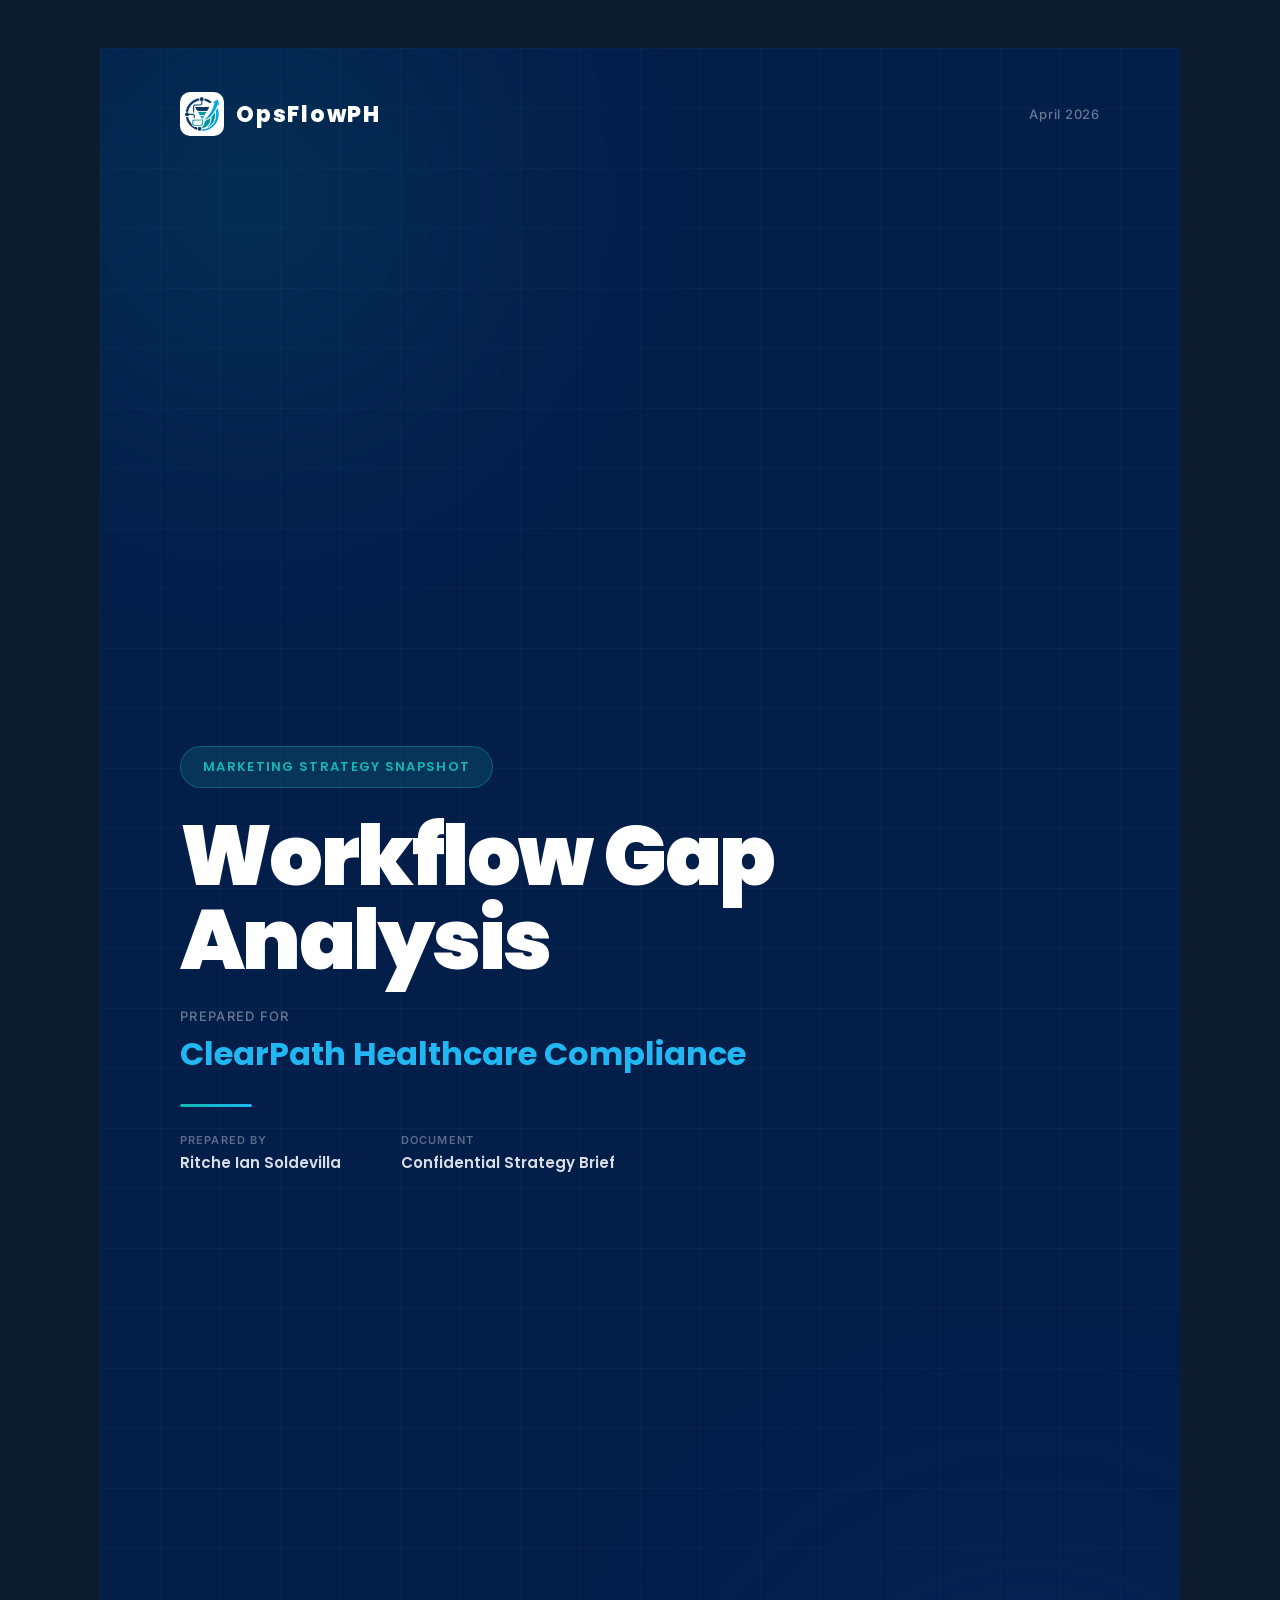
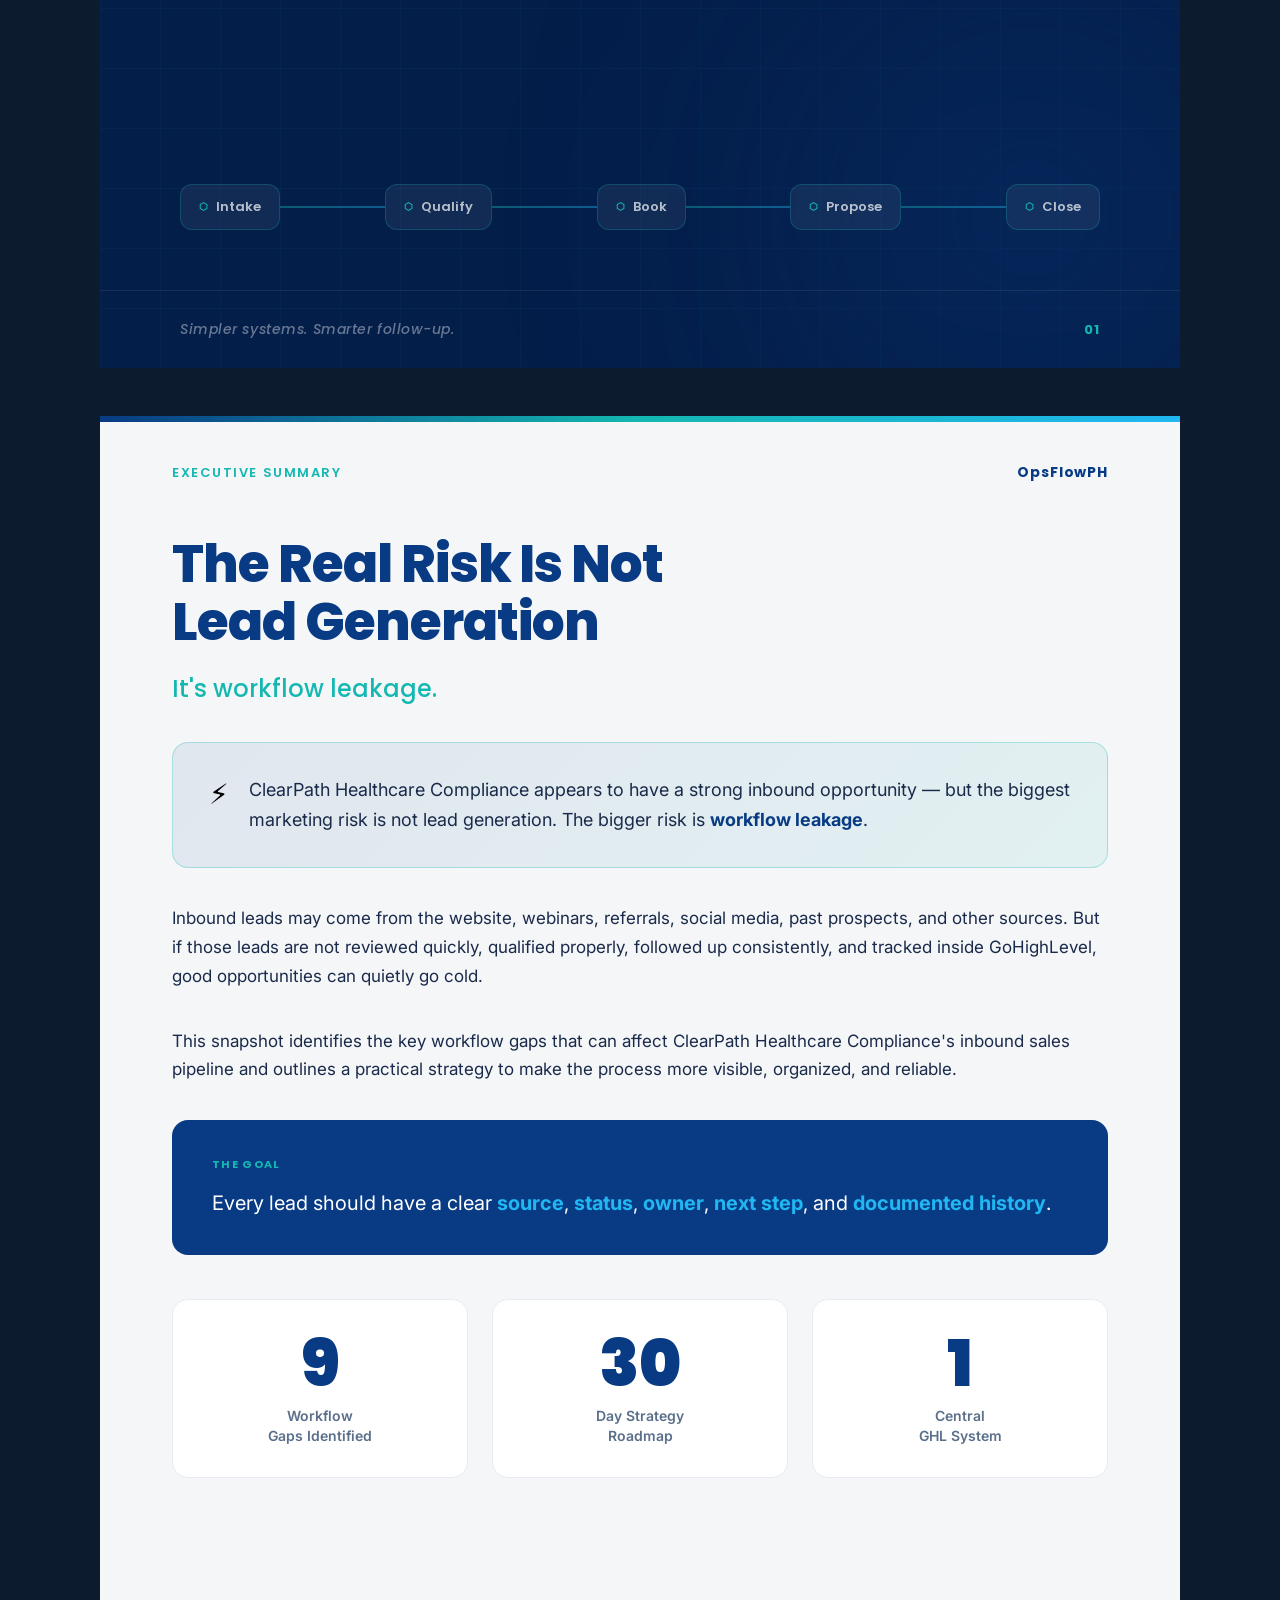
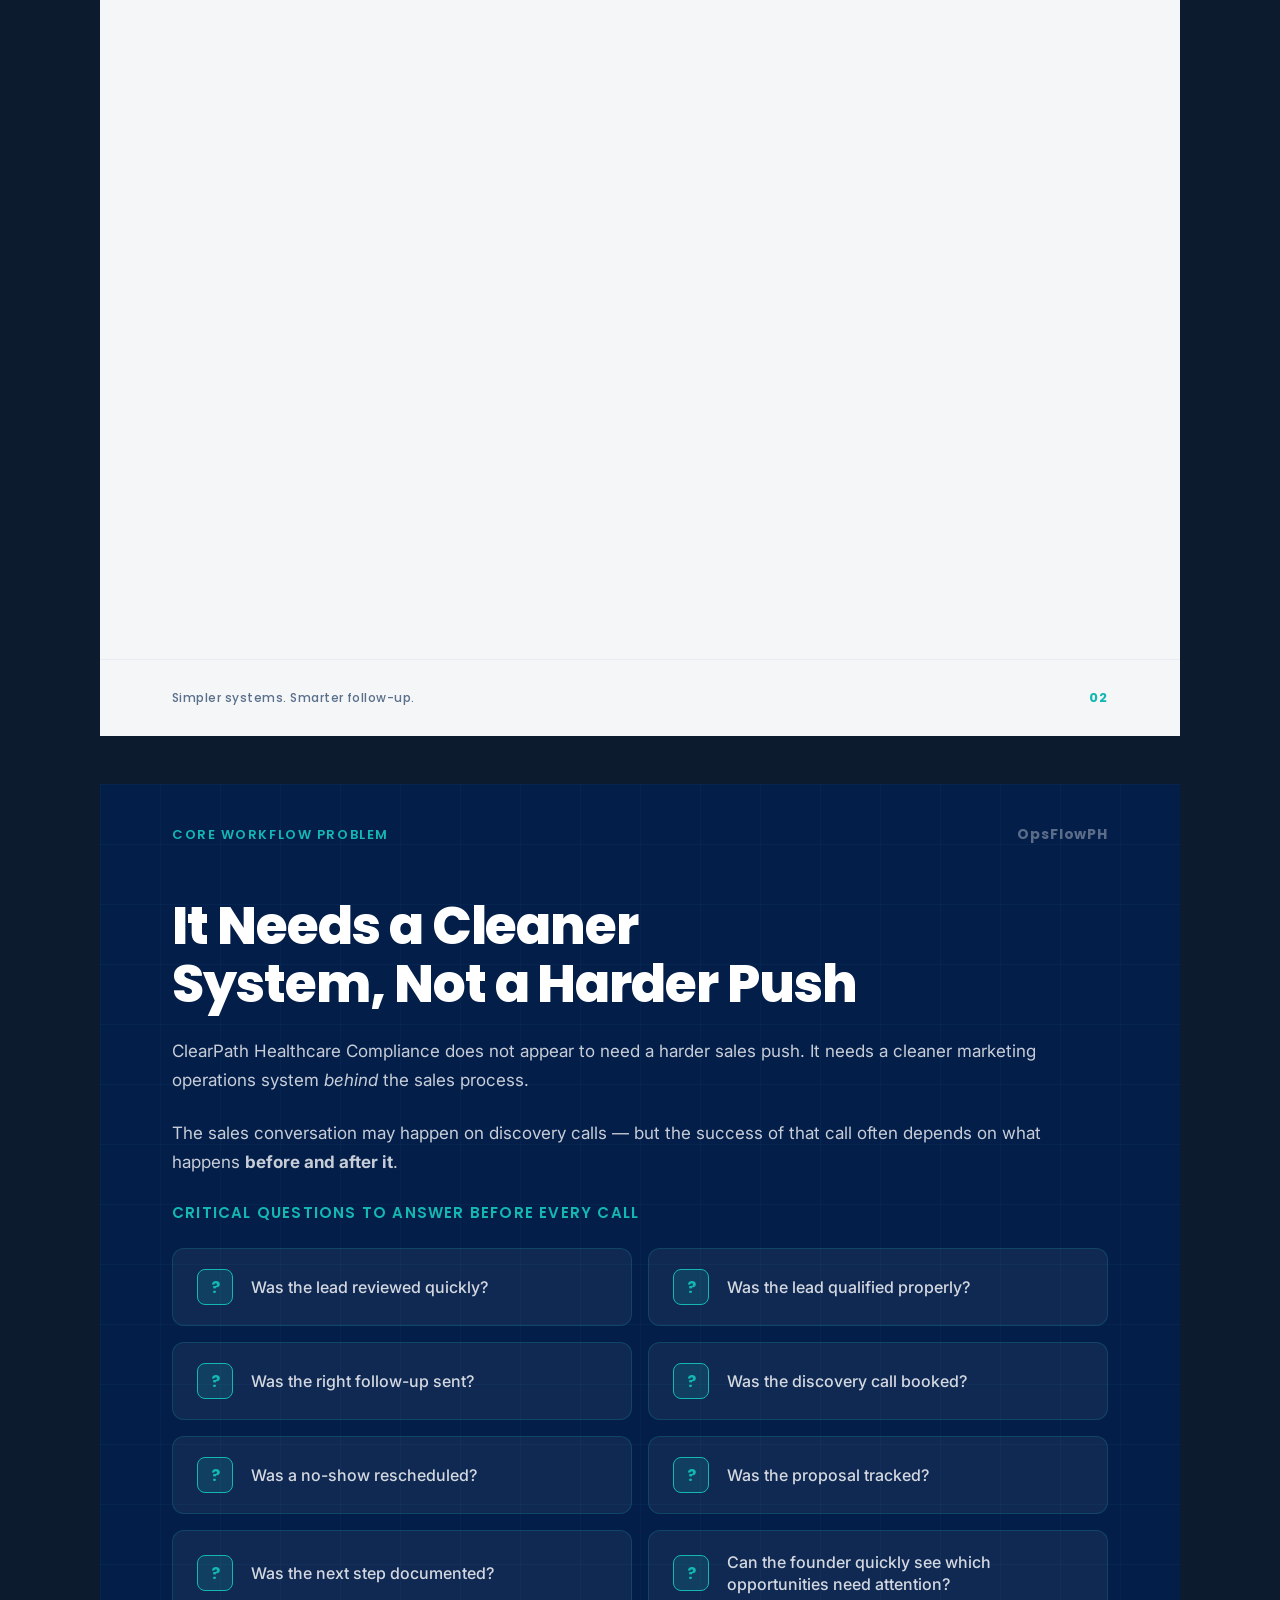
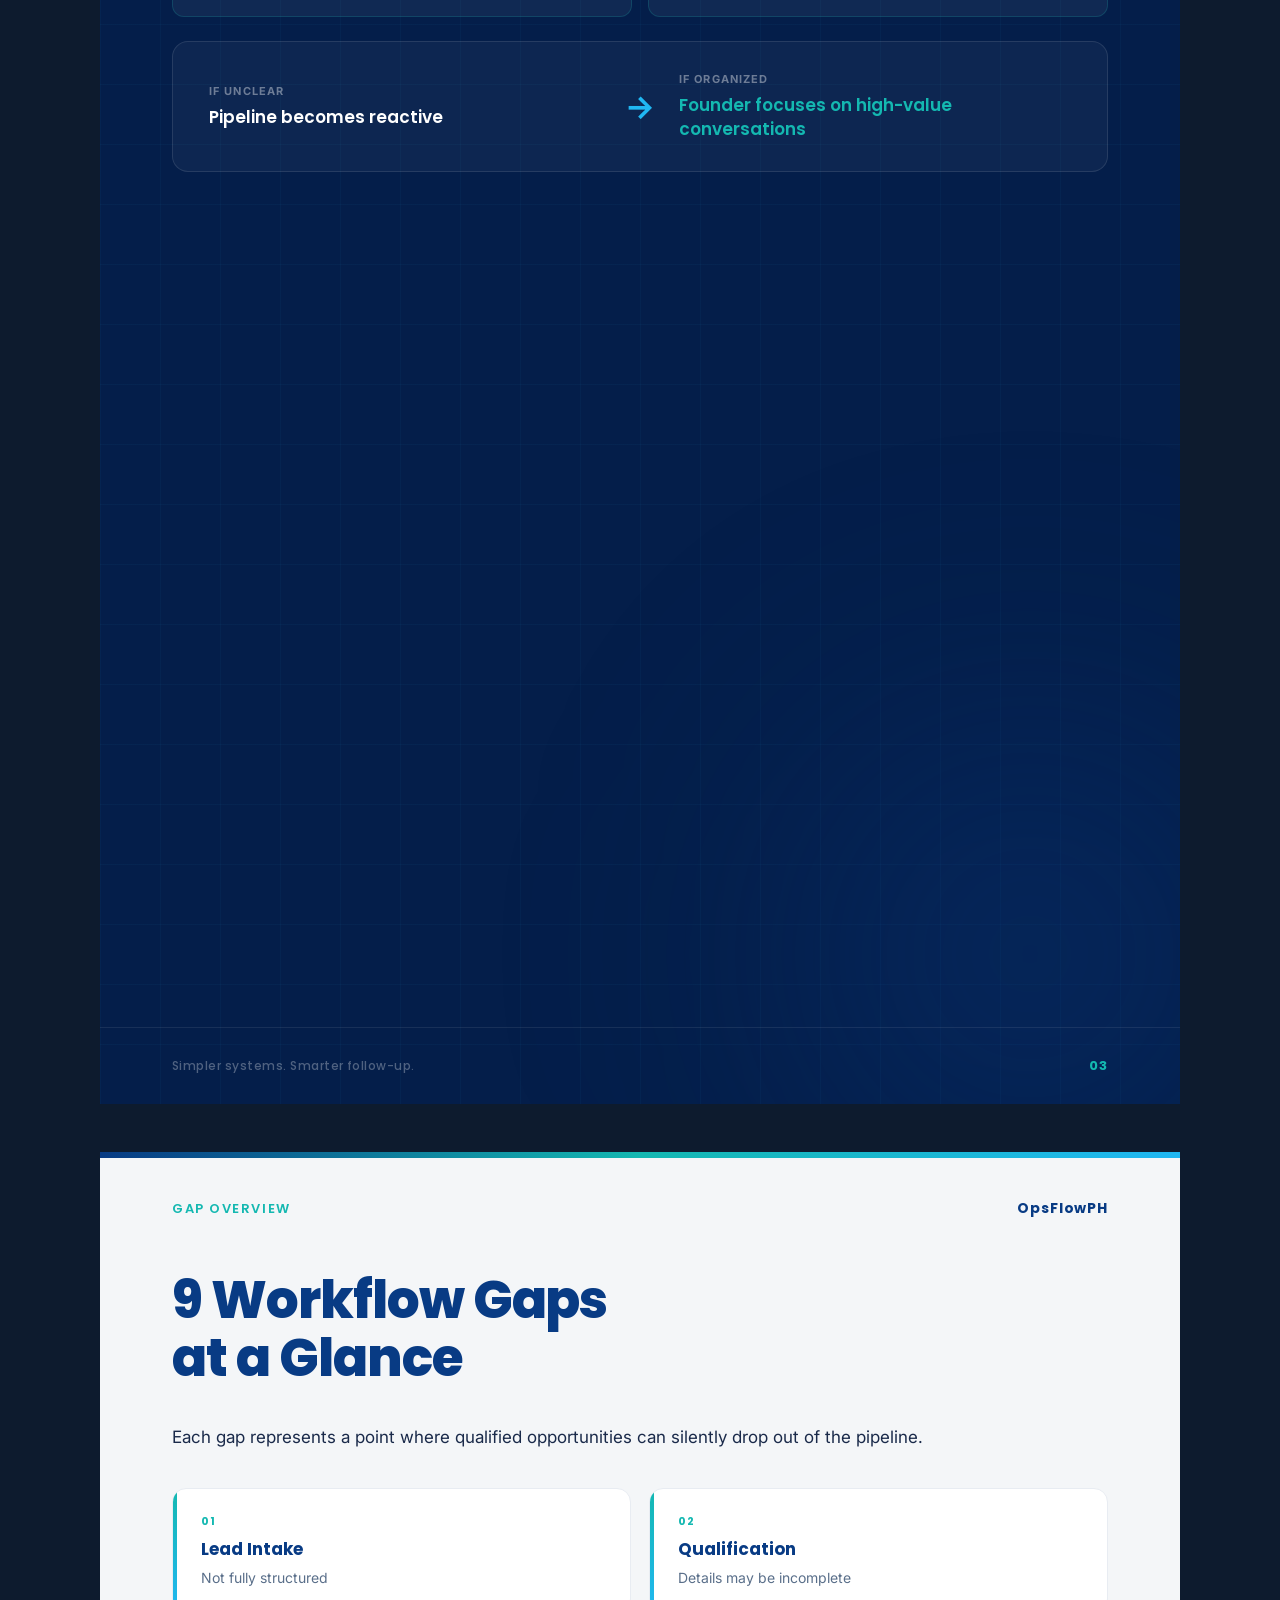
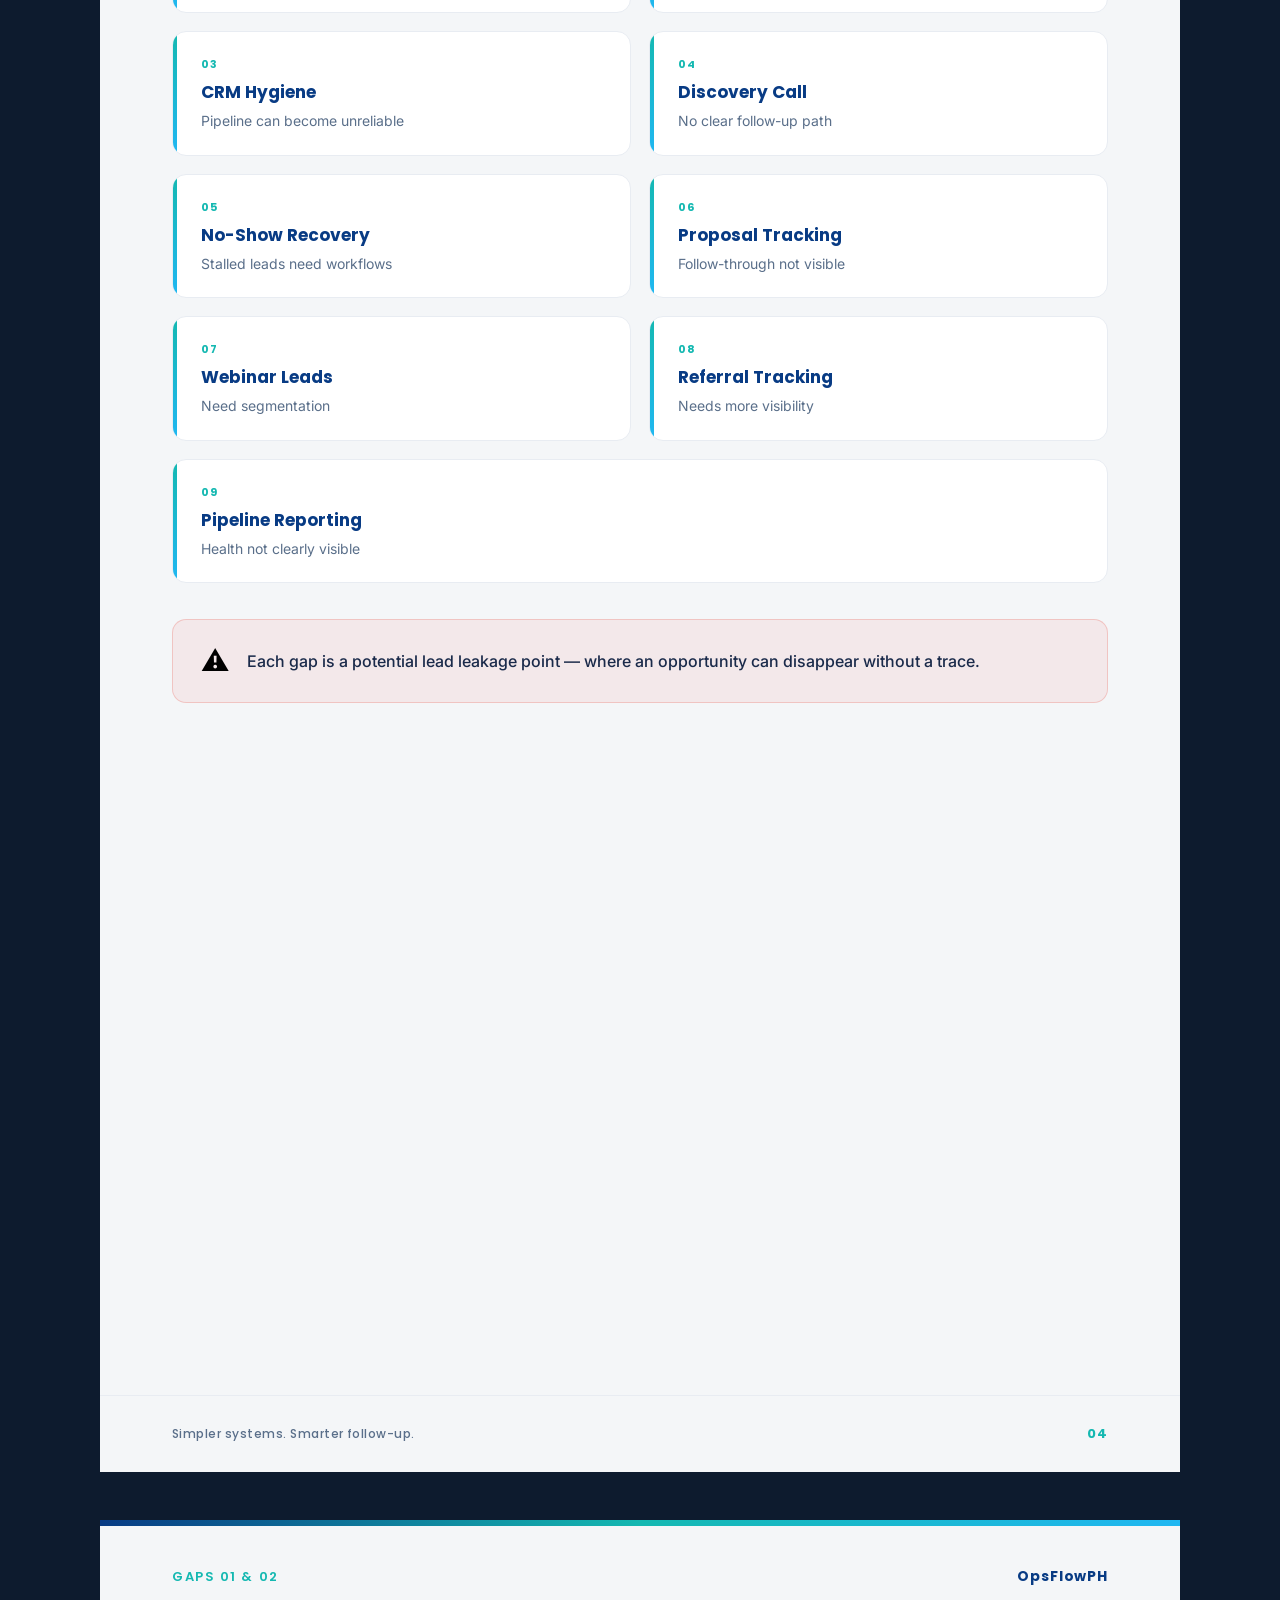
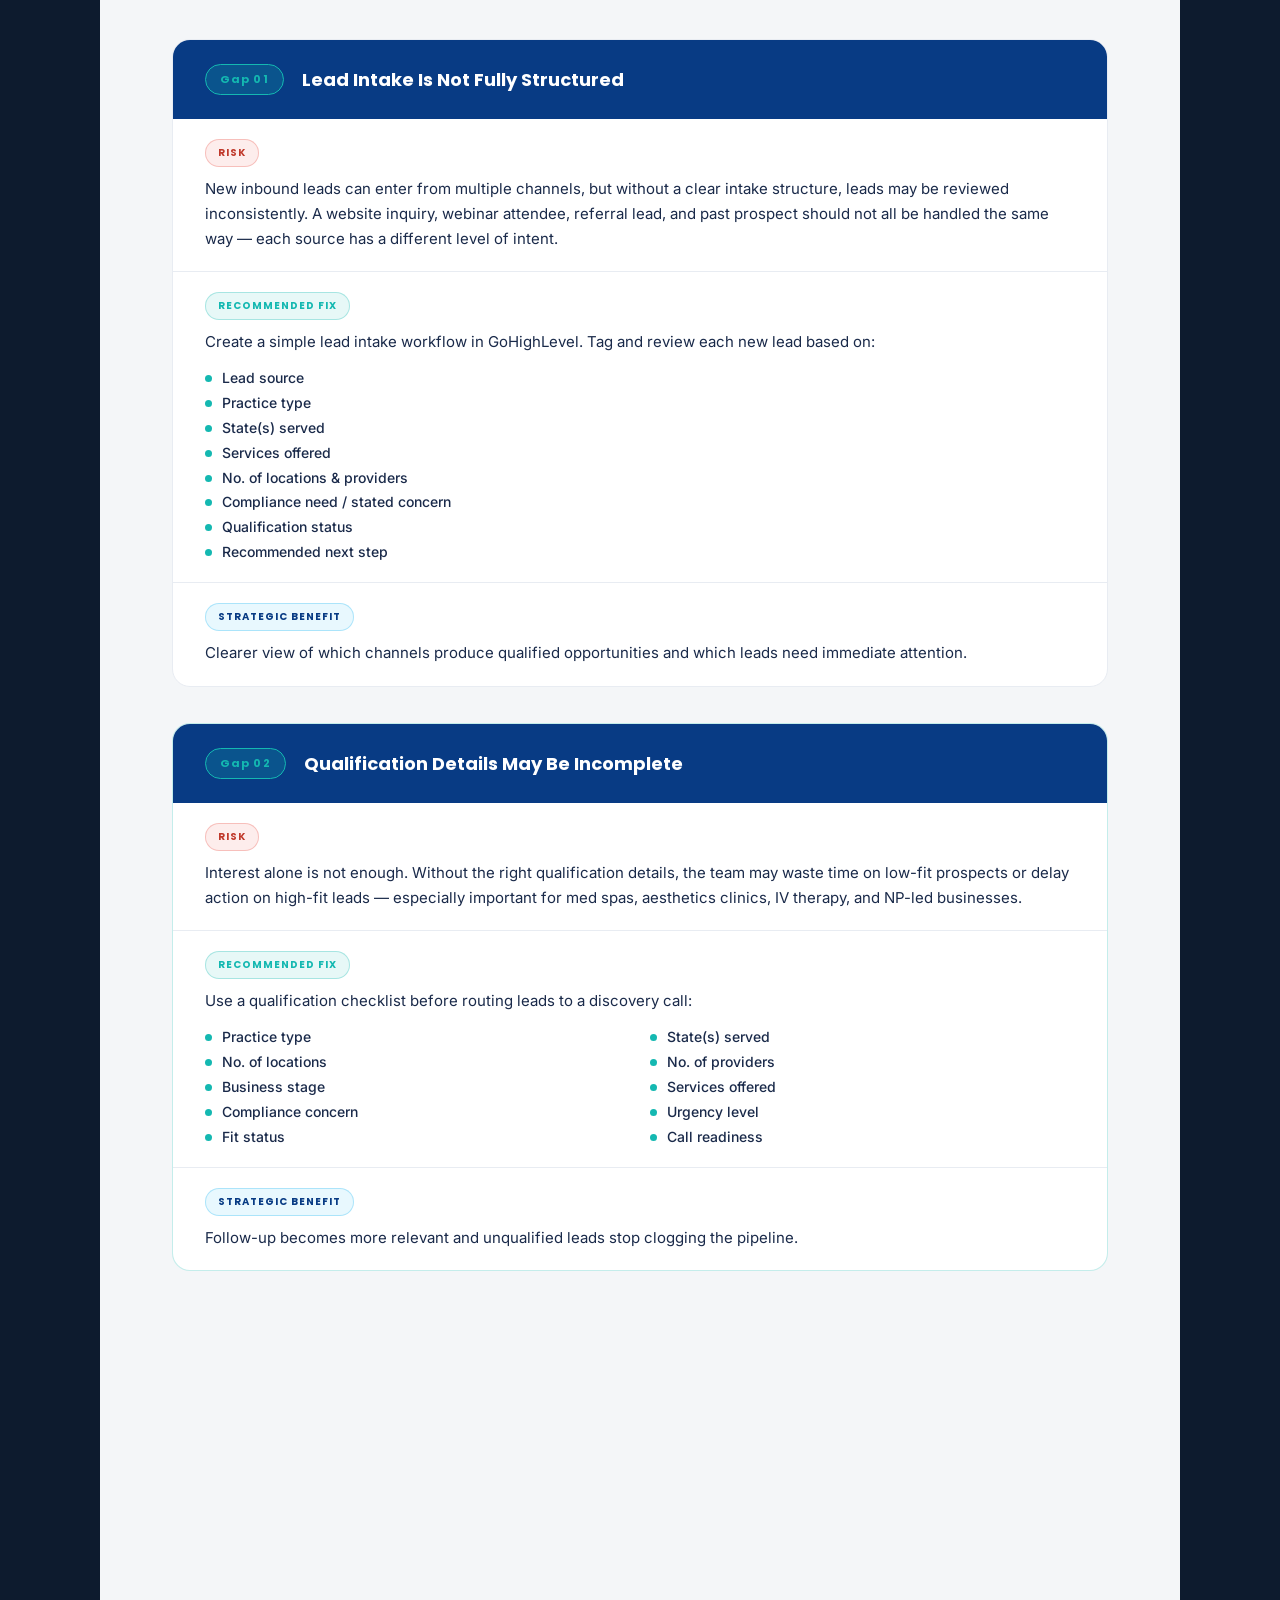
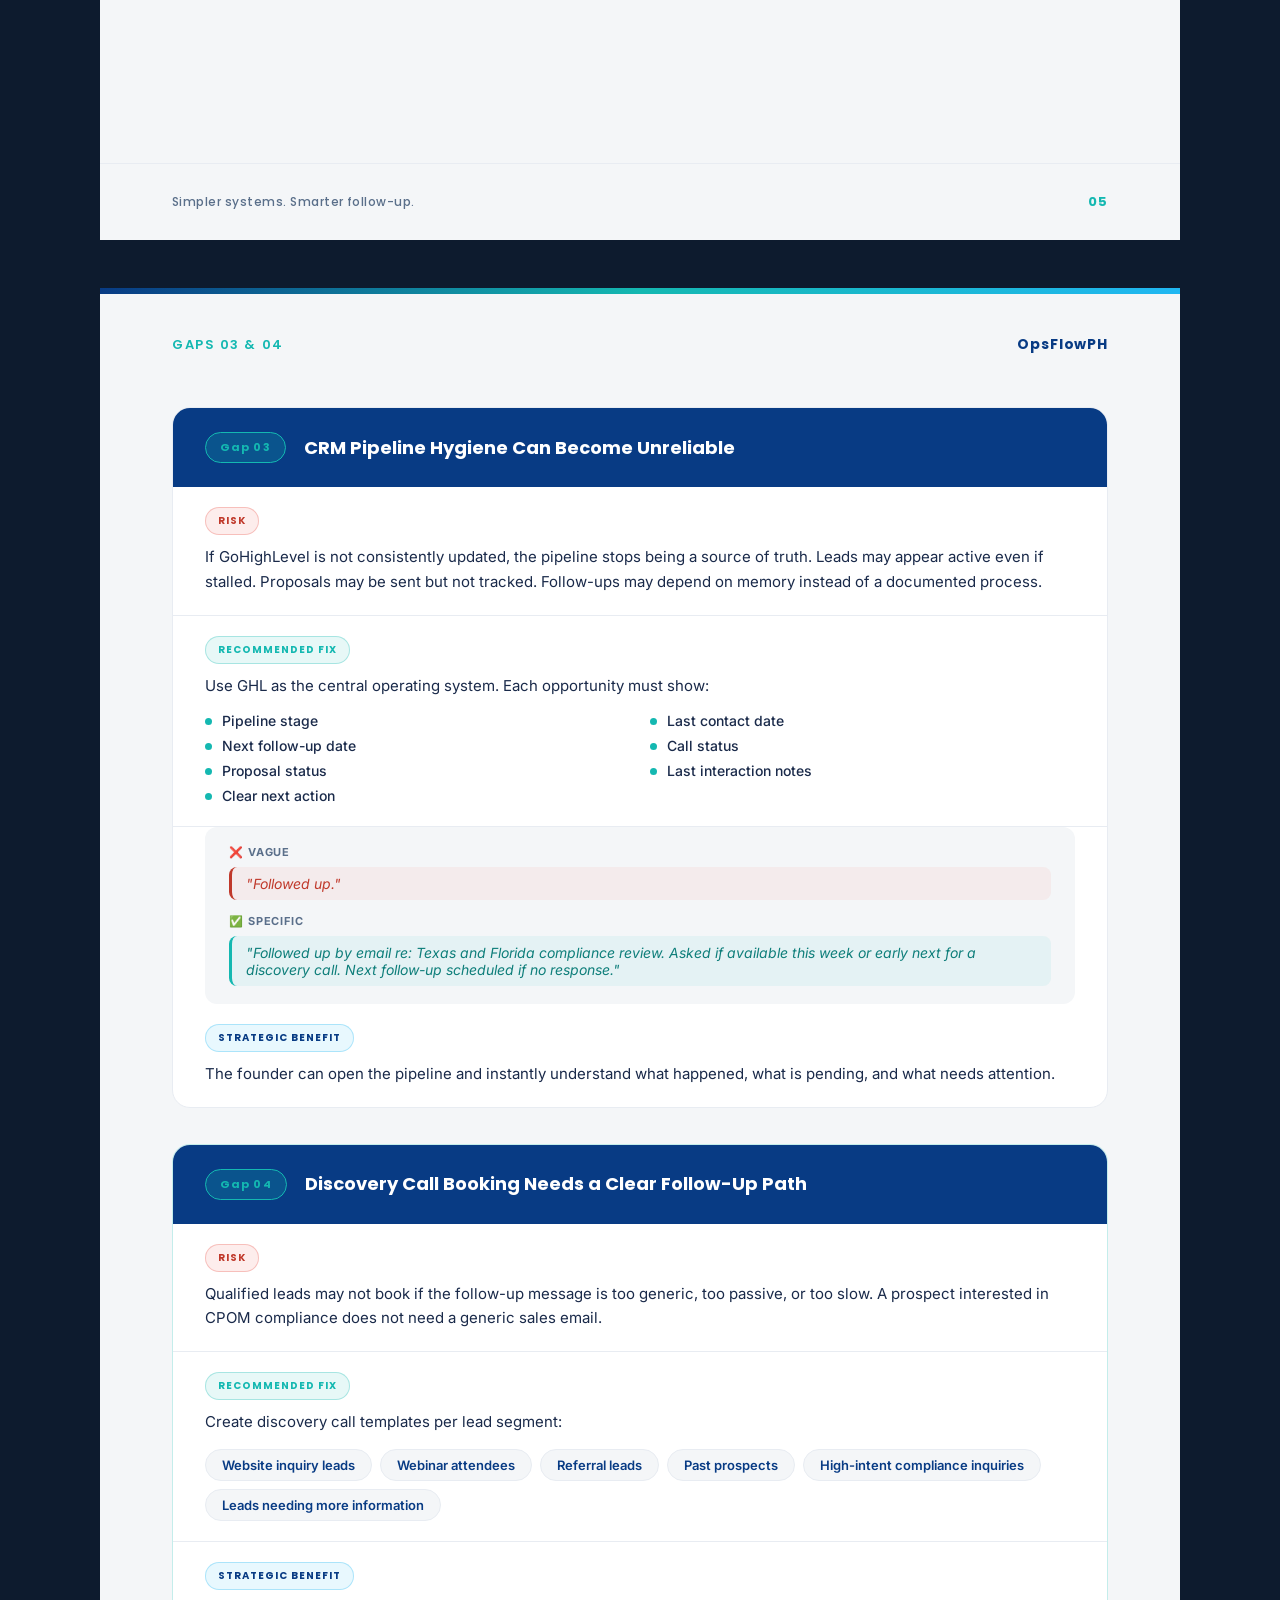
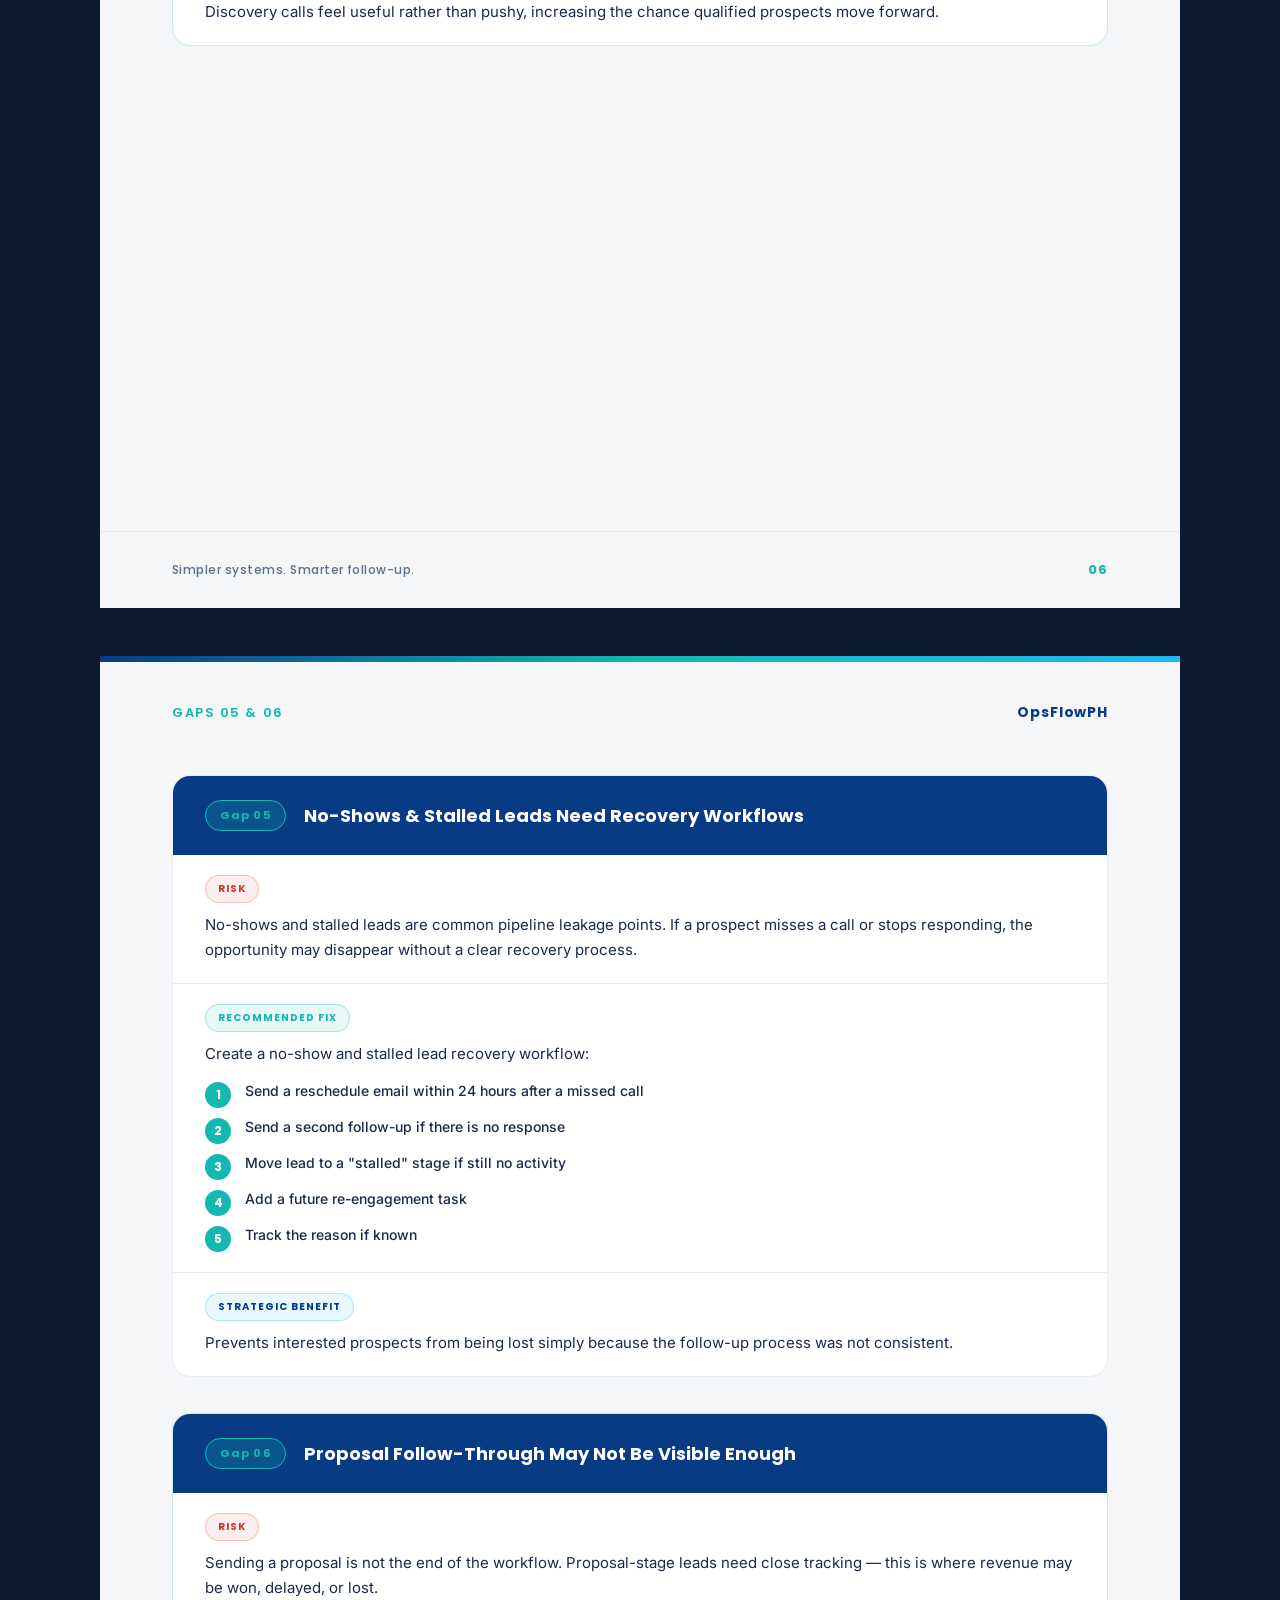
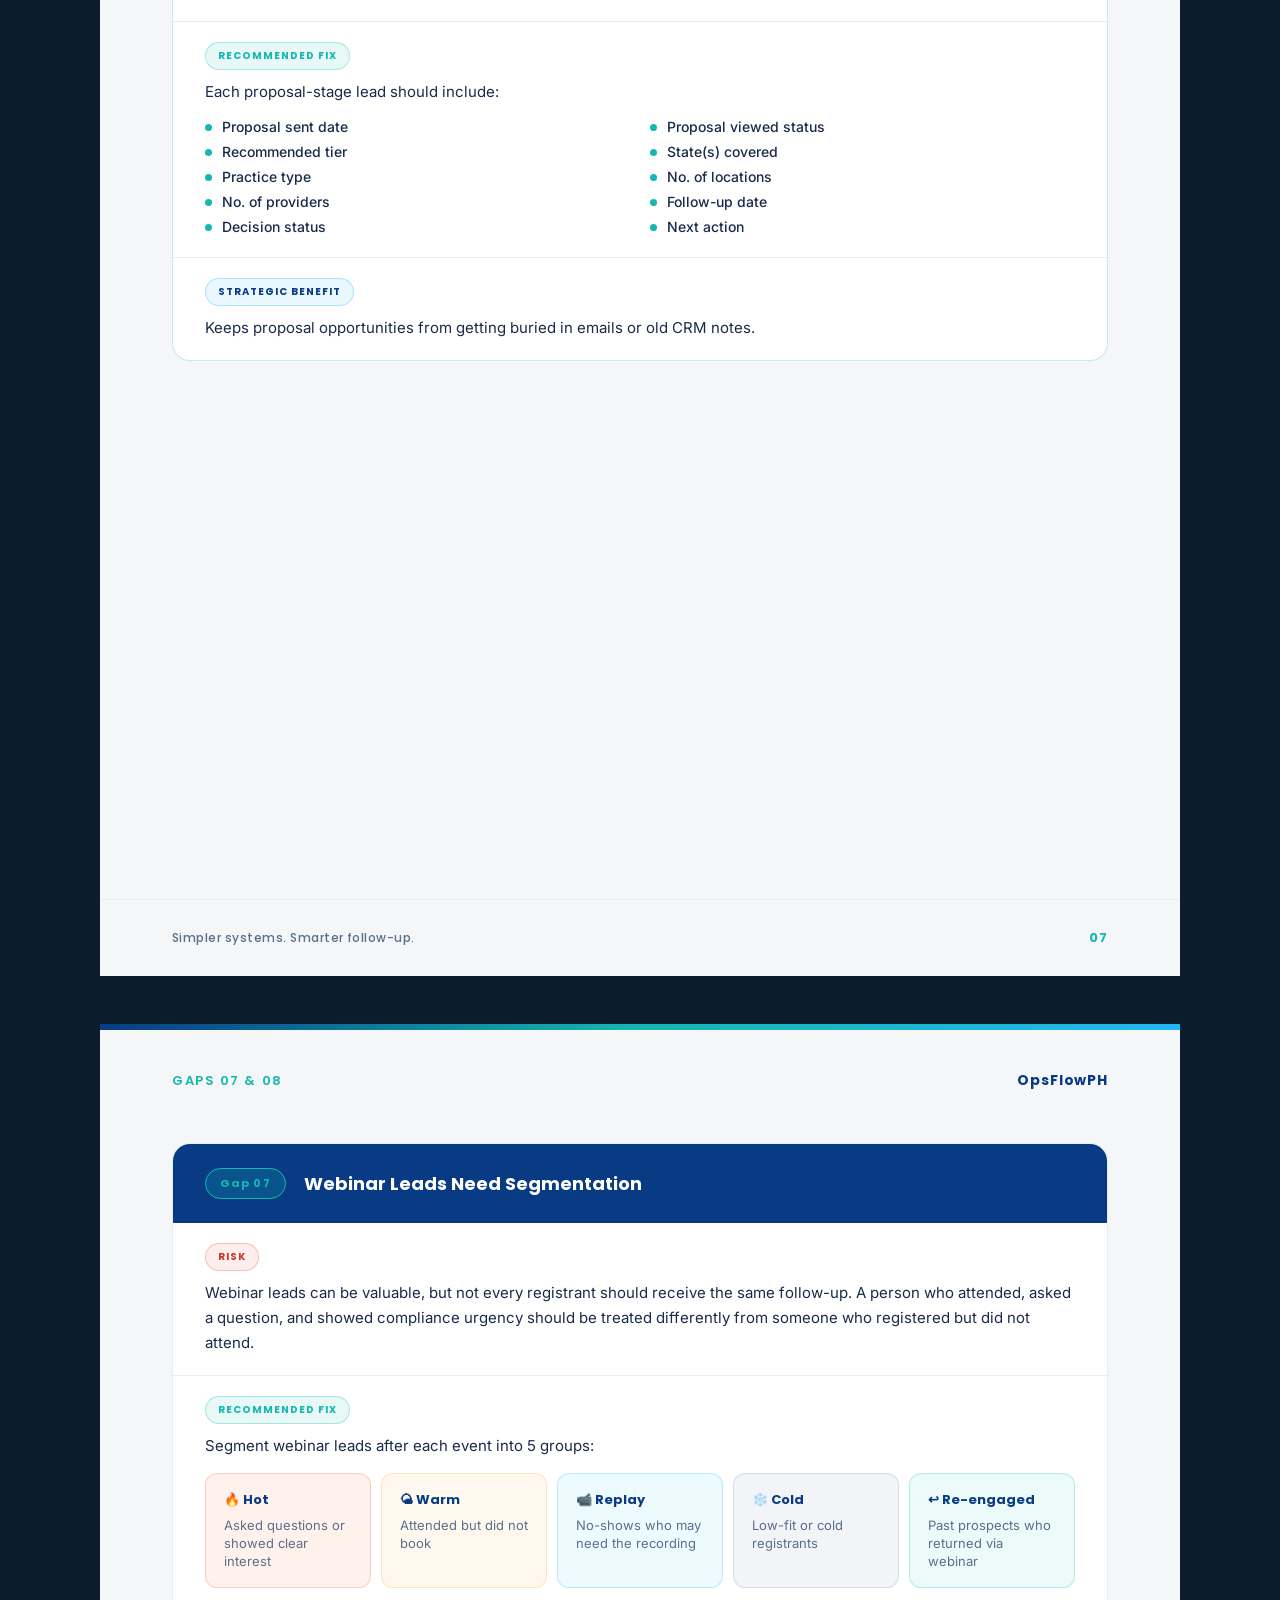
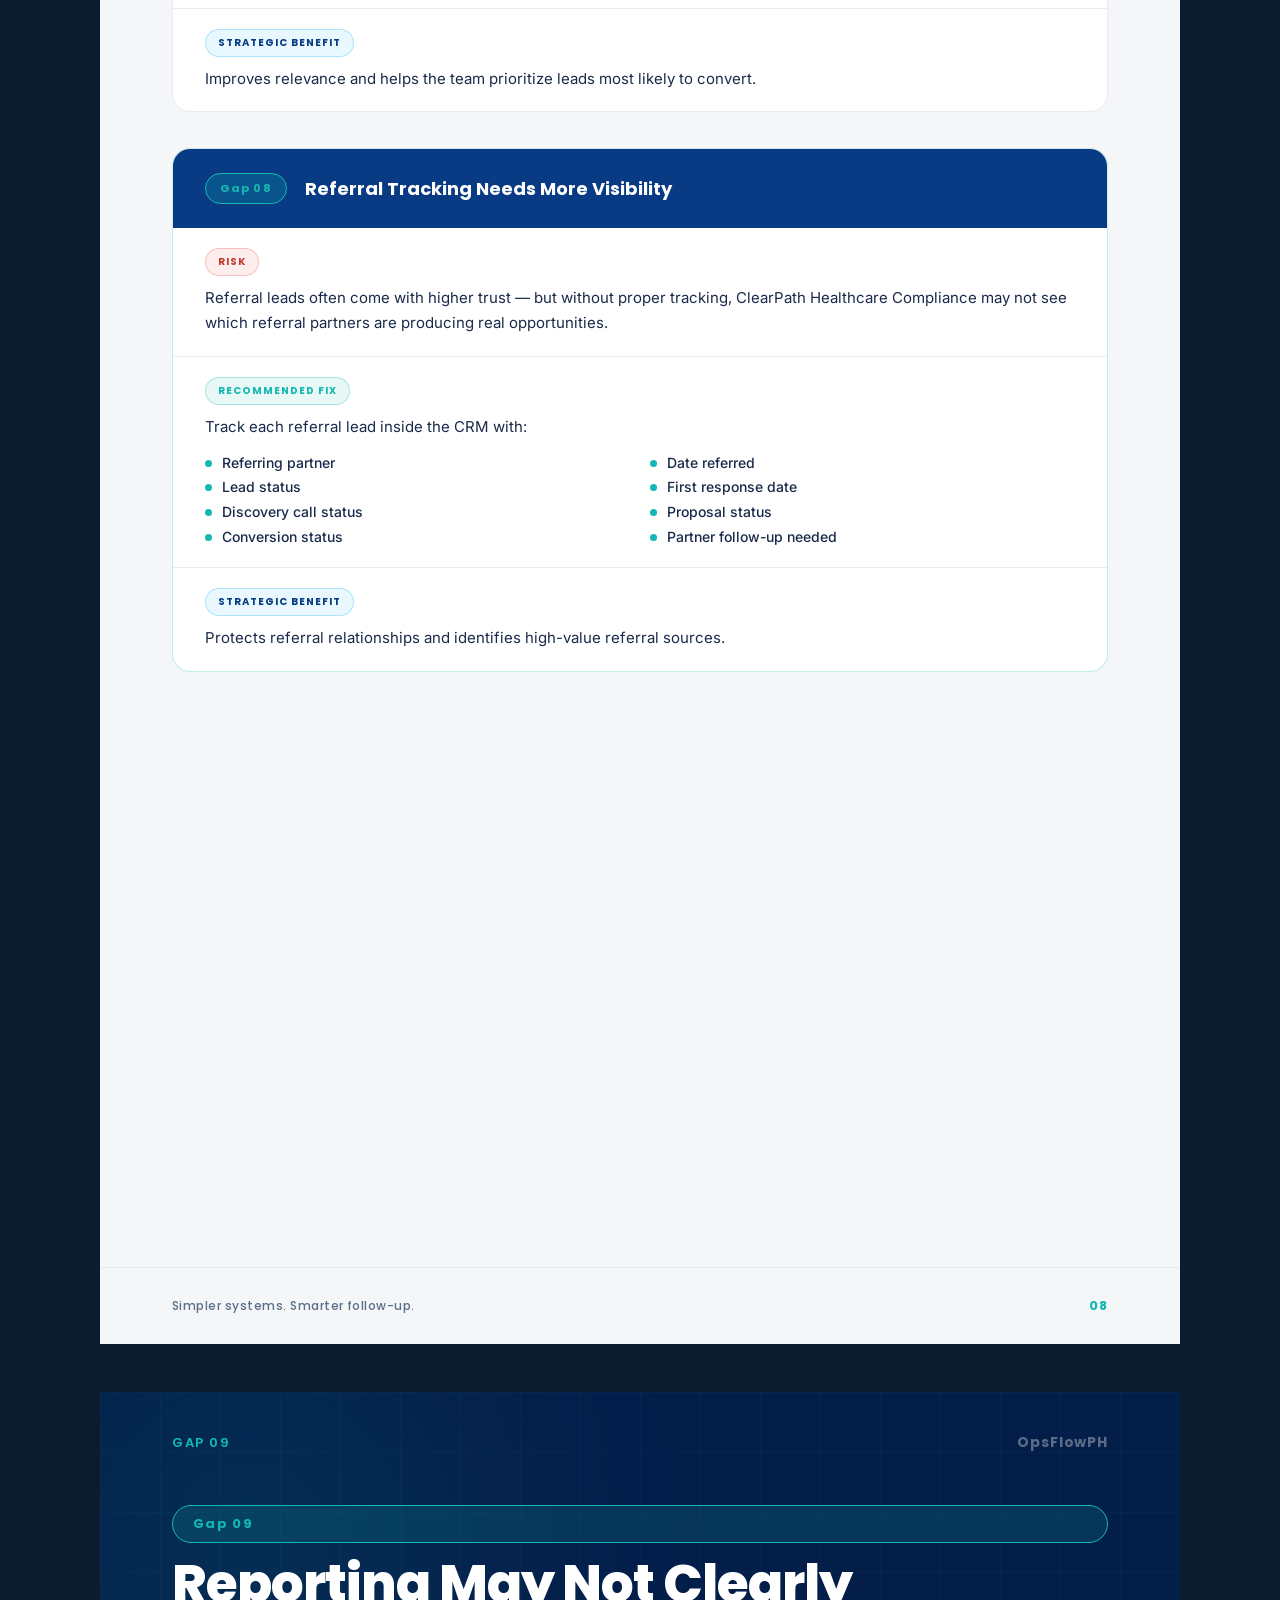
==== docs/ClearPath-Healthcare-Compliance-Workflow-Gap-Analysis.html @ a4bc5575 "Add Workflow Gap Analysis doc and asset download protection - Replace g2a gallery image with ClearPa" ====
<!DOCTYPE html>
<html lang="en">
<head>
<meta charset="UTF-8">
<meta name="viewport" content="width=device-width, initial-scale=1.0">
<title>Marketing Strategy Snapshot — Workflow Gap Analysis | OpsFlowPH</title>
<link href="https://fonts.googleapis.com/css2?family=Poppins:wght@300;400;500;600;700;800;900&family=Inter:wght@300;400;500;600;700&display=swap" rel="stylesheet">
<link rel="stylesheet" href="ClearPath-Healthcare-Compliance-Workflow-Gap-Analysis.css">
</head>
<body>

<!-- ============================================================
     PAGE 01 — COVER
     ============================================================ -->
<div class="strategy-page page-dark" id="page-01">
  <!-- Background texture -->
  <div class="bg-grid"></div>
  <div class="bg-glow bg-glow-tl"></div>
  <div class="bg-glow bg-glow-br"></div>

  <!-- Top bar -->
  <div class="cover-topbar">
    <div class="cover-logo-wrap">
      <img src="opsflowph-icon.png" alt="OpsFlowPH" class="cover-logo-icon">
      <span class="wordmark">OpsFlowPH</span>
    </div>
    <div class="cover-date">April 2026</div>
  </div>

  <!-- Center content -->
  <div class="cover-center">
    <div class="cover-label-pill">Marketing Strategy Snapshot</div>
    <h1 class="cover-title">Workflow Gap<br>Analysis</h1>
    <div class="cover-client-block">
      <div class="cover-client-label">Prepared for</div>
      <div class="cover-client-name">ClearPath Healthcare Compliance</div>
    </div>
    <div class="cover-divider"></div>
    <div class="cover-meta">
      <div class="cover-meta-item">
        <span class="cover-meta-label">Prepared by</span>
        <span class="cover-meta-value">Ritche Ian Soldevilla</span>
      </div>
      <div class="cover-meta-item">
        <span class="cover-meta-label">Document</span>
        <span class="cover-meta-value">Confidential Strategy Brief</span>
      </div>
    </div>
  </div>

  <!-- Workflow nodes decoration -->
  <div class="cover-nodes">
    <div class="node node-1"><span class="node-icon">⬡</span>Intake</div>
    <div class="node-line"></div>
    <div class="node node-2"><span class="node-icon">⬡</span>Qualify</div>
    <div class="node-line"></div>
    <div class="node node-3"><span class="node-icon">⬡</span>Book</div>
    <div class="node-line"></div>
    <div class="node node-4"><span class="node-icon">⬡</span>Propose</div>
    <div class="node-line"></div>
    <div class="node node-5"><span class="node-icon">⬡</span>Close</div>
  </div>

  <!-- Bottom bar -->
  <div class="cover-footer">
    <div class="tagline">Simpler systems. Smarter follow-up.</div>
    <div class="page-num">01</div>
  </div>
</div>


<!-- ============================================================
     PAGE 02 — EXECUTIVE SUMMARY
     ============================================================ -->
<div class="strategy-page page-light" id="page-02">
  <div class="page-accent-bar"></div>

  <div class="page-header">
    <div class="page-section-label">Executive Summary</div>
    <div class="wordmark-small">OpsFlowPH</div>
  </div>

  <div class="page-content">

    <h2 class="section-title">The Real Risk Is Not<br>Lead Generation</h2>
    <p class="section-subtitle">It's workflow leakage.</p>

    <div class="exec-highlight-card">
      <div class="exec-highlight-icon">⚡</div>
      <p>ClearPath Healthcare Compliance appears to have a strong inbound opportunity — but the biggest marketing risk is not lead generation. The bigger risk is <strong>workflow leakage</strong>.</p>
    </div>

    <p class="body-text">Inbound leads may come from the website, webinars, referrals, social media, past prospects, and other sources. But if those leads are not reviewed quickly, qualified properly, followed up consistently, and tracked inside GoHighLevel, good opportunities can quietly go cold.</p>

    <p class="body-text">This snapshot identifies the key workflow gaps that can affect ClearPath Healthcare Compliance's inbound sales pipeline and outlines a practical strategy to make the process more visible, organized, and reliable.</p>

    <div class="goal-callout">
      <div class="goal-callout-label">The Goal</div>
      <p class="goal-callout-text">Every lead should have a clear <strong>source</strong>, <strong>status</strong>, <strong>owner</strong>, <strong>next step</strong>, and <strong>documented history</strong>.</p>
    </div>

    <div class="stat-row">
      <div class="stat-card">
        <div class="stat-num">9</div>
        <div class="stat-label">Workflow<br>Gaps Identified</div>
      </div>
      <div class="stat-card">
        <div class="stat-num">30</div>
        <div class="stat-label">Day Strategy<br>Roadmap</div>
      </div>
      <div class="stat-card">
        <div class="stat-num">1</div>
        <div class="stat-label">Central<br>GHL System</div>
      </div>
    </div>

  </div>

  <div class="page-footer">
    <div class="tagline-small">Simpler systems. Smarter follow-up.</div>
    <div class="page-num">02</div>
  </div>
</div>


<!-- ============================================================
     PAGE 03 — CORE WORKFLOW PROBLEM
     ============================================================ -->
<div class="strategy-page page-dark" id="page-03">
  <div class="bg-grid"></div>
  <div class="bg-glow bg-glow-br"></div>

  <div class="page-header page-header-dark">
    <div class="page-section-label-dark">Core Workflow Problem</div>
    <div class="wordmark-small-dark">OpsFlowPH</div>
  </div>

  <div class="page-content">

    <h2 class="section-title-dark">It Needs a Cleaner<br>System, Not a Harder Push</h2>

    <p class="body-text-dark">ClearPath Healthcare Compliance does not appear to need a harder sales push. It needs a cleaner marketing operations system <em>behind</em> the sales process.</p>

    <p class="body-text-dark">The sales conversation may happen on discovery calls — but the success of that call often depends on what happens <strong>before and after it</strong>.</p>

    <div class="checklist-heading">Critical Questions to Answer Before Every Call</div>

    <div class="diagnostic-grid">
      <div class="diagnostic-item">
        <div class="diag-check">?</div>
        <div class="diag-text">Was the lead reviewed quickly?</div>
      </div>
      <div class="diagnostic-item">
        <div class="diag-check">?</div>
        <div class="diag-text">Was the lead qualified properly?</div>
      </div>
      <div class="diagnostic-item">
        <div class="diag-check">?</div>
        <div class="diag-text">Was the right follow-up sent?</div>
      </div>
      <div class="diagnostic-item">
        <div class="diag-check">?</div>
        <div class="diag-text">Was the discovery call booked?</div>
      </div>
      <div class="diagnostic-item">
        <div class="diag-check">?</div>
        <div class="diag-text">Was a no-show rescheduled?</div>
      </div>
      <div class="diagnostic-item">
        <div class="diag-check">?</div>
        <div class="diag-text">Was the proposal tracked?</div>
      </div>
      <div class="diagnostic-item">
        <div class="diag-check">?</div>
        <div class="diag-text">Was the next step documented?</div>
      </div>
      <div class="diagnostic-item">
        <div class="diag-check">?</div>
        <div class="diag-text">Can the founder quickly see which opportunities need attention?</div>
      </div>
    </div>

    <div class="insight-banner">
      <div class="insight-banner-left">
        <div class="insight-label">If Unclear</div>
        <div class="insight-val">Pipeline becomes reactive</div>
      </div>
      <div class="insight-arrow">→</div>
      <div class="insight-banner-right">
        <div class="insight-label">If Organized</div>
        <div class="insight-val">Founder focuses on high-value conversations</div>
      </div>
    </div>

  </div>

  <div class="page-footer-dark">
    <div class="tagline-small-dark">Simpler systems. Smarter follow-up.</div>
    <div class="page-num-dark">03</div>
  </div>
</div>


<!-- ============================================================
     PAGE 04 — GAP OVERVIEW
     ============================================================ -->
<div class="strategy-page page-light" id="page-04">
  <div class="page-accent-bar"></div>

  <div class="page-header">
    <div class="page-section-label">Gap Overview</div>
    <div class="wordmark-small">OpsFlowPH</div>
  </div>

  <div class="page-content">
    <h2 class="section-title">9 Workflow Gaps<br>at a Glance</h2>
    <p class="body-text">Each gap represents a point where qualified opportunities can silently drop out of the pipeline.</p>

    <div class="gap-overview-grid">
      <div class="gap-pill">
        <div class="gap-num">01</div>
        <div class="gap-title">Lead Intake</div>
        <div class="gap-desc">Not fully structured</div>
      </div>
      <div class="gap-pill">
        <div class="gap-num">02</div>
        <div class="gap-title">Qualification</div>
        <div class="gap-desc">Details may be incomplete</div>
      </div>
      <div class="gap-pill">
        <div class="gap-num">03</div>
        <div class="gap-title">CRM Hygiene</div>
        <div class="gap-desc">Pipeline can become unreliable</div>
      </div>
      <div class="gap-pill">
        <div class="gap-num">04</div>
        <div class="gap-title">Discovery Call</div>
        <div class="gap-desc">No clear follow-up path</div>
      </div>
      <div class="gap-pill">
        <div class="gap-num">05</div>
        <div class="gap-title">No-Show Recovery</div>
        <div class="gap-desc">Stalled leads need workflows</div>
      </div>
      <div class="gap-pill">
        <div class="gap-num">06</div>
        <div class="gap-title">Proposal Tracking</div>
        <div class="gap-desc">Follow-through not visible</div>
      </div>
      <div class="gap-pill">
        <div class="gap-num">07</div>
        <div class="gap-title">Webinar Leads</div>
        <div class="gap-desc">Need segmentation</div>
      </div>
      <div class="gap-pill">
        <div class="gap-num">08</div>
        <div class="gap-title">Referral Tracking</div>
        <div class="gap-desc">Needs more visibility</div>
      </div>
      <div class="gap-pill gap-pill-full">
        <div class="gap-num">09</div>
        <div class="gap-title">Pipeline Reporting</div>
        <div class="gap-desc">Health not clearly visible</div>
      </div>
    </div>

    <div class="leakage-note">
      <div class="leakage-icon">⚠</div>
      <div class="leakage-text">Each gap is a potential lead leakage point — where an opportunity can disappear without a trace.</div>
    </div>

  </div>

  <div class="page-footer">
    <div class="tagline-small">Simpler systems. Smarter follow-up.</div>
    <div class="page-num">04</div>
  </div>
</div>


<!-- ============================================================
     PAGE 05 — GAP 1 & GAP 2
     ============================================================ -->
<div class="strategy-page page-light" id="page-05">
  <div class="page-accent-bar"></div>

  <div class="page-header">
    <div class="page-section-label">Gaps 01 &amp; 02</div>
    <div class="wordmark-small">OpsFlowPH</div>
  </div>

  <div class="page-content">

    <!-- GAP 1 -->
    <div class="gap-card">
      <div class="gap-card-header">
        <div class="gap-badge">Gap 01</div>
        <div class="gap-card-title">Lead Intake Is Not Fully Structured</div>
      </div>

      <div class="gap-section risk">
        <div class="gap-tag tag-risk">Risk</div>
        <p class="gap-body">New inbound leads can enter from multiple channels, but without a clear intake structure, leads may be reviewed inconsistently. A website inquiry, webinar attendee, referral lead, and past prospect should not all be handled the same way — each source has a different level of intent.</p>
      </div>

      <div class="gap-section fix">
        <div class="gap-tag tag-fix">Recommended Fix</div>
        <p class="gap-body">Create a simple lead intake workflow in GoHighLevel. Tag and review each new lead based on:</p>
        <div class="checklist-items">
          <div class="ci">Lead source</div>
          <div class="ci">Practice type</div>
          <div class="ci">State(s) served</div>
          <div class="ci">Services offered</div>
          <div class="ci">No. of locations &amp; providers</div>
          <div class="ci">Compliance need / stated concern</div>
          <div class="ci">Qualification status</div>
          <div class="ci">Recommended next step</div>
        </div>
      </div>

      <div class="gap-section benefit">
        <div class="gap-tag tag-benefit">Strategic Benefit</div>
        <p class="gap-body">Clearer view of which channels produce qualified opportunities and which leads need immediate attention.</p>
      </div>
    </div>

    <!-- GAP 2 -->
    <div class="gap-card gap-card-accent">
      <div class="gap-card-header">
        <div class="gap-badge">Gap 02</div>
        <div class="gap-card-title">Qualification Details May Be Incomplete</div>
      </div>

      <div class="gap-section risk">
        <div class="gap-tag tag-risk">Risk</div>
        <p class="gap-body">Interest alone is not enough. Without the right qualification details, the team may waste time on low-fit prospects or delay action on high-fit leads — especially important for med spas, aesthetics clinics, IV therapy, and NP-led businesses.</p>
      </div>

      <div class="gap-section fix">
        <div class="gap-tag tag-fix">Recommended Fix</div>
        <p class="gap-body">Use a qualification checklist before routing leads to a discovery call:</p>
        <div class="checklist-items checklist-two-col">
          <div class="ci">Practice type</div>
          <div class="ci">State(s) served</div>
          <div class="ci">No. of locations</div>
          <div class="ci">No. of providers</div>
          <div class="ci">Business stage</div>
          <div class="ci">Services offered</div>
          <div class="ci">Compliance concern</div>
          <div class="ci">Urgency level</div>
          <div class="ci">Fit status</div>
          <div class="ci">Call readiness</div>
        </div>
      </div>

      <div class="gap-section benefit">
        <div class="gap-tag tag-benefit">Strategic Benefit</div>
        <p class="gap-body">Follow-up becomes more relevant and unqualified leads stop clogging the pipeline.</p>
      </div>
    </div>

  </div>

  <div class="page-footer">
    <div class="tagline-small">Simpler systems. Smarter follow-up.</div>
    <div class="page-num">05</div>
  </div>
</div>


<!-- ============================================================
     PAGE 06 — GAP 3 & GAP 4
     ============================================================ -->
<div class="strategy-page page-light" id="page-06">
  <div class="page-accent-bar"></div>

  <div class="page-header">
    <div class="page-section-label">Gaps 03 &amp; 04</div>
    <div class="wordmark-small">OpsFlowPH</div>
  </div>

  <div class="page-content">

    <!-- GAP 3 -->
    <div class="gap-card">
      <div class="gap-card-header">
        <div class="gap-badge">Gap 03</div>
        <div class="gap-card-title">CRM Pipeline Hygiene Can Become Unreliable</div>
      </div>

      <div class="gap-section risk">
        <div class="gap-tag tag-risk">Risk</div>
        <p class="gap-body">If GoHighLevel is not consistently updated, the pipeline stops being a source of truth. Leads may appear active even if stalled. Proposals may be sent but not tracked. Follow-ups may depend on memory instead of a documented process.</p>
      </div>

      <div class="gap-section fix">
        <div class="gap-tag tag-fix">Recommended Fix</div>
        <p class="gap-body">Use GHL as the central operating system. Each opportunity must show:</p>
        <div class="checklist-items checklist-two-col">
          <div class="ci">Pipeline stage</div>
          <div class="ci">Last contact date</div>
          <div class="ci">Next follow-up date</div>
          <div class="ci">Call status</div>
          <div class="ci">Proposal status</div>
          <div class="ci">Last interaction notes</div>
          <div class="ci">Clear next action</div>
        </div>
      </div>

      <div class="note-example">
        <div class="note-label">❌ Vague</div>
        <div class="note-bad">"Followed up."</div>
        <div class="note-label mt">✅ Specific</div>
        <div class="note-good">"Followed up by email re: Texas and Florida compliance review. Asked if available this week or early next for a discovery call. Next follow-up scheduled if no response."</div>
      </div>

      <div class="gap-section benefit">
        <div class="gap-tag tag-benefit">Strategic Benefit</div>
        <p class="gap-body">The founder can open the pipeline and instantly understand what happened, what is pending, and what needs attention.</p>
      </div>
    </div>

    <!-- GAP 4 -->
    <div class="gap-card gap-card-accent">
      <div class="gap-card-header">
        <div class="gap-badge">Gap 04</div>
        <div class="gap-card-title">Discovery Call Booking Needs a Clear Follow-Up Path</div>
      </div>

      <div class="gap-section risk">
        <div class="gap-tag tag-risk">Risk</div>
        <p class="gap-body">Qualified leads may not book if the follow-up message is too generic, too passive, or too slow. A prospect interested in CPOM compliance does not need a generic sales email.</p>
      </div>

      <div class="gap-section fix">
        <div class="gap-tag tag-fix">Recommended Fix</div>
        <p class="gap-body">Create discovery call templates per lead segment:</p>
        <div class="segment-tags">
          <div class="seg-tag">Website inquiry leads</div>
          <div class="seg-tag">Webinar attendees</div>
          <div class="seg-tag">Referral leads</div>
          <div class="seg-tag">Past prospects</div>
          <div class="seg-tag">High-intent compliance inquiries</div>
          <div class="seg-tag">Leads needing more information</div>
        </div>
      </div>

      <div class="gap-section benefit">
        <div class="gap-tag tag-benefit">Strategic Benefit</div>
        <p class="gap-body">Discovery calls feel useful rather than pushy, increasing the chance qualified prospects move forward.</p>
      </div>
    </div>

  </div>

  <div class="page-footer">
    <div class="tagline-small">Simpler systems. Smarter follow-up.</div>
    <div class="page-num">06</div>
  </div>
</div>


<!-- ============================================================
     PAGE 07 — GAP 5 & GAP 6
     ============================================================ -->
<div class="strategy-page page-light" id="page-07">
  <div class="page-accent-bar"></div>

  <div class="page-header">
    <div class="page-section-label">Gaps 05 &amp; 06</div>
    <div class="wordmark-small">OpsFlowPH</div>
  </div>

  <div class="page-content">

    <!-- GAP 5 -->
    <div class="gap-card">
      <div class="gap-card-header">
        <div class="gap-badge">Gap 05</div>
        <div class="gap-card-title">No-Shows &amp; Stalled Leads Need Recovery Workflows</div>
      </div>

      <div class="gap-section risk">
        <div class="gap-tag tag-risk">Risk</div>
        <p class="gap-body">No-shows and stalled leads are common pipeline leakage points. If a prospect misses a call or stops responding, the opportunity may disappear without a clear recovery process.</p>
      </div>

      <div class="gap-section fix">
        <div class="gap-tag tag-fix">Recommended Fix</div>
        <p class="gap-body">Create a no-show and stalled lead recovery workflow:</p>
        <div class="step-list">
          <div class="step-item"><div class="step-num">1</div><div class="step-text">Send a reschedule email within 24 hours after a missed call</div></div>
          <div class="step-item"><div class="step-num">2</div><div class="step-text">Send a second follow-up if there is no response</div></div>
          <div class="step-item"><div class="step-num">3</div><div class="step-text">Move lead to a "stalled" stage if still no activity</div></div>
          <div class="step-item"><div class="step-num">4</div><div class="step-text">Add a future re-engagement task</div></div>
          <div class="step-item"><div class="step-num">5</div><div class="step-text">Track the reason if known</div></div>
        </div>
      </div>

      <div class="gap-section benefit">
        <div class="gap-tag tag-benefit">Strategic Benefit</div>
        <p class="gap-body">Prevents interested prospects from being lost simply because the follow-up process was not consistent.</p>
      </div>
    </div>

    <!-- GAP 6 -->
    <div class="gap-card gap-card-accent">
      <div class="gap-card-header">
        <div class="gap-badge">Gap 06</div>
        <div class="gap-card-title">Proposal Follow-Through May Not Be Visible Enough</div>
      </div>

      <div class="gap-section risk">
        <div class="gap-tag tag-risk">Risk</div>
        <p class="gap-body">Sending a proposal is not the end of the workflow. Proposal-stage leads need close tracking — this is where revenue may be won, delayed, or lost.</p>
      </div>

      <div class="gap-section fix">
        <div class="gap-tag tag-fix">Recommended Fix</div>
        <p class="gap-body">Each proposal-stage lead should include:</p>
        <div class="checklist-items checklist-two-col">
          <div class="ci">Proposal sent date</div>
          <div class="ci">Proposal viewed status</div>
          <div class="ci">Recommended tier</div>
          <div class="ci">State(s) covered</div>
          <div class="ci">Practice type</div>
          <div class="ci">No. of locations</div>
          <div class="ci">No. of providers</div>
          <div class="ci">Follow-up date</div>
          <div class="ci">Decision status</div>
          <div class="ci">Next action</div>
        </div>
      </div>

      <div class="gap-section benefit">
        <div class="gap-tag tag-benefit">Strategic Benefit</div>
        <p class="gap-body">Keeps proposal opportunities from getting buried in emails or old CRM notes.</p>
      </div>
    </div>

  </div>

  <div class="page-footer">
    <div class="tagline-small">Simpler systems. Smarter follow-up.</div>
    <div class="page-num">07</div>
  </div>
</div>


<!-- ============================================================
     PAGE 08 — GAP 7 & GAP 8
     ============================================================ -->
<div class="strategy-page page-light" id="page-08">
  <div class="page-accent-bar"></div>

  <div class="page-header">
    <div class="page-section-label">Gaps 07 &amp; 08</div>
    <div class="wordmark-small">OpsFlowPH</div>
  </div>

  <div class="page-content">

    <!-- GAP 7 -->
    <div class="gap-card">
      <div class="gap-card-header">
        <div class="gap-badge">Gap 07</div>
        <div class="gap-card-title">Webinar Leads Need Segmentation</div>
      </div>

      <div class="gap-section risk">
        <div class="gap-tag tag-risk">Risk</div>
        <p class="gap-body">Webinar leads can be valuable, but not every registrant should receive the same follow-up. A person who attended, asked a question, and showed compliance urgency should be treated differently from someone who registered but did not attend.</p>
      </div>

      <div class="gap-section fix">
        <div class="gap-tag tag-fix">Recommended Fix</div>
        <p class="gap-body">Segment webinar leads after each event into 5 groups:</p>
        <div class="segment-cards">
          <div class="seg-card hot"><div class="sc-label">🔥 Hot</div><div class="sc-desc">Asked questions or showed clear interest</div></div>
          <div class="seg-card warm"><div class="sc-label">🌤 Warm</div><div class="sc-desc">Attended but did not book</div></div>
          <div class="seg-card cold"><div class="sc-label">📹 Replay</div><div class="sc-desc">No-shows who may need the recording</div></div>
          <div class="seg-card cold2"><div class="sc-label">❄️ Cold</div><div class="sc-desc">Low-fit or cold registrants</div></div>
          <div class="seg-card re"><div class="sc-label">↩ Re-engaged</div><div class="sc-desc">Past prospects who returned via webinar</div></div>
        </div>
      </div>

      <div class="gap-section benefit">
        <div class="gap-tag tag-benefit">Strategic Benefit</div>
        <p class="gap-body">Improves relevance and helps the team prioritize leads most likely to convert.</p>
      </div>
    </div>

    <!-- GAP 8 -->
    <div class="gap-card gap-card-accent">
      <div class="gap-card-header">
        <div class="gap-badge">Gap 08</div>
        <div class="gap-card-title">Referral Tracking Needs More Visibility</div>
      </div>

      <div class="gap-section risk">
        <div class="gap-tag tag-risk">Risk</div>
        <p class="gap-body">Referral leads often come with higher trust — but without proper tracking, ClearPath Healthcare Compliance may not see which referral partners are producing real opportunities.</p>
      </div>

      <div class="gap-section fix">
        <div class="gap-tag tag-fix">Recommended Fix</div>
        <p class="gap-body">Track each referral lead inside the CRM with:</p>
        <div class="checklist-items checklist-two-col">
          <div class="ci">Referring partner</div>
          <div class="ci">Date referred</div>
          <div class="ci">Lead status</div>
          <div class="ci">First response date</div>
          <div class="ci">Discovery call status</div>
          <div class="ci">Proposal status</div>
          <div class="ci">Conversion status</div>
          <div class="ci">Partner follow-up needed</div>
        </div>
      </div>

      <div class="gap-section benefit">
        <div class="gap-tag tag-benefit">Strategic Benefit</div>
        <p class="gap-body">Protects referral relationships and identifies high-value referral sources.</p>
      </div>
    </div>

  </div>

  <div class="page-footer">
    <div class="tagline-small">Simpler systems. Smarter follow-up.</div>
    <div class="page-num">08</div>
  </div>
</div>


<!-- ============================================================
     PAGE 09 — GAP 9
     ============================================================ -->
<div class="strategy-page page-dark" id="page-09">
  <div class="bg-grid"></div>
  <div class="bg-glow bg-glow-tl"></div>

  <div class="page-header page-header-dark">
    <div class="page-section-label-dark">Gap 09</div>
    <div class="wordmark-small-dark">OpsFlowPH</div>
  </div>

  <div class="page-content">

    <div class="gap-badge gap-badge-lg">Gap 09</div>
    <h2 class="section-title-dark">Reporting May Not Clearly<br>Show Pipeline Health</h2>

    <div class="risk-banner-dark">
      <div class="gap-tag tag-risk">Risk</div>
      <p class="gap-body-dark">A pipeline may contain many leads, but volume alone does not show performance. The founder needs a simple weekly view of what is moving, what is stuck, and what needs action.</p>
    </div>

    <div class="report-grid">
      <div class="report-category">
        <div class="rc-header rc-lead">Lead Activity</div>
        <div class="rc-items">
          <div class="rc-item">Total new leads</div>
          <div class="rc-item">Qualified leads</div>
          <div class="rc-item">Unqualified leads</div>
          <div class="rc-item">Leads needing more info</div>
          <div class="rc-item">Leads booked for discovery</div>
        </div>
      </div>
      <div class="report-category">
        <div class="rc-header rc-call">Call Activity</div>
        <div class="rc-items">
          <div class="rc-item">Calls booked</div>
          <div class="rc-item">Calls completed</div>
          <div class="rc-item">No-shows</div>
          <div class="rc-item">Rescheduled calls</div>
          <div class="rc-item">Follow-ups pending</div>
        </div>
      </div>
      <div class="report-category">
        <div class="rc-header rc-prop">Proposal Activity</div>
        <div class="rc-items">
          <div class="rc-item">Proposals prepared</div>
          <div class="rc-item">Proposals sent</div>
          <div class="rc-item">Proposals viewed</div>
          <div class="rc-item">Awaiting response</div>
          <div class="rc-item">Needing follow-up</div>
        </div>
      </div>
      <div class="report-category">
        <div class="rc-header rc-health">Pipeline Health</div>
        <div class="rc-items">
          <div class="rc-item">Leads with no next step</div>
          <div class="rc-item">Urgent follow-ups needed</div>
          <div class="rc-item">Deals stuck in same stage</div>
          <div class="rc-item">Past prospects for re-engage</div>
          <div class="rc-item">Referral leads needing attention</div>
        </div>
      </div>
    </div>

    <div class="benefit-dark-callout">
      <div class="bdc-icon">📊</div>
      <p class="bdc-text">The founder can make faster and better decisions without digging through GoHighLevel manually.</p>
    </div>

  </div>

  <div class="page-footer-dark">
    <div class="tagline-small-dark">Simpler systems. Smarter follow-up.</div>
    <div class="page-num-dark">09</div>
  </div>
</div>


<!-- ============================================================
     PAGE 10 — FIRST 30-DAY STRATEGY
     ============================================================ -->
<div class="strategy-page page-light" id="page-10">
  <div class="page-accent-bar"></div>

  <div class="page-header">
    <div class="page-section-label">First 30-Day Strategy</div>
    <div class="wordmark-small">OpsFlowPH</div>
  </div>

  <div class="page-content">

    <h2 class="section-title">30-Day Stabilization<br>Roadmap</h2>
    <p class="body-text">The first 30 days should focus on learning, organizing, and stabilizing the workflow.</p>

    <div class="roadmap-timeline">

      <div class="roadmap-week">
        <div class="rw-marker">
          <div class="rw-dot"></div>
          <div class="rw-line"></div>
        </div>
        <div class="rw-content">
          <div class="rw-label">Week 1</div>
          <div class="rw-title">Understand the Offer &amp; Sales Process</div>
          <div class="rw-items">
            <div class="rw-item">Medical directorship &amp; collaborative practice agreements</div>
            <div class="rw-item">CPOM compliance &amp; state-specific requirements</div>
            <div class="rw-item">Target practice types &amp; current lead sources</div>
            <div class="rw-item">Current discovery call process &amp; proposal process</div>
          </div>
        </div>
      </div>

      <div class="roadmap-week">
        <div class="rw-marker">
          <div class="rw-dot"></div>
          <div class="rw-line"></div>
        </div>
        <div class="rw-content">
          <div class="rw-label">Week 2</div>
          <div class="rw-title">Audit the Pipeline</div>
          <div class="rw-items">
            <div class="rw-item">Existing pipeline stages &amp; lead source tagging</div>
            <div class="rw-item">Missing lead fields &amp; stale opportunities</div>
            <div class="rw-item">Follow-up gaps &amp; no-show handling</div>
            <div class="rw-item">Proposal tracking &amp; reporting needs</div>
          </div>
        </div>
      </div>

      <div class="roadmap-week">
        <div class="rw-marker">
          <div class="rw-dot"></div>
          <div class="rw-line"></div>
        </div>
        <div class="rw-content">
          <div class="rw-label">Week 3</div>
          <div class="rw-title">Build Workflow Improvements</div>
          <div class="rw-items">
            <div class="rw-item">Lead intake checklist &amp; qualification fields</div>
            <div class="rw-item">Follow-up templates &amp; no-show recovery workflow</div>
            <div class="rw-item">Webinar segmentation &amp; referral tracking process</div>
            <div class="rw-item">Proposal follow-up tracking setup</div>
          </div>
        </div>
      </div>

      <div class="roadmap-week roadmap-week-last">
        <div class="rw-marker">
          <div class="rw-dot rw-dot-final"></div>
        </div>
        <div class="rw-content">
          <div class="rw-label">Week 4</div>
          <div class="rw-title">Start Weekly Reporting</div>
          <div class="rw-items">
            <div class="rw-item">Weekly pipeline summary &amp; lead source breakdown</div>
            <div class="rw-item">Stuck lead list &amp; urgent follow-up list</div>
            <div class="rw-item">Proposal status list</div>
            <div class="rw-item">Recommendations for workflow improvement</div>
          </div>
        </div>
      </div>

    </div>

  </div>

  <div class="page-footer">
    <div class="tagline-small">Simpler systems. Smarter follow-up.</div>
    <div class="page-num">10</div>
  </div>
</div>


<!-- ============================================================
     PAGE 11 — RECOMMENDED WORKFLOW MAP
     ============================================================ -->
<div class="strategy-page page-dark" id="page-11">
  <div class="bg-grid"></div>
  <div class="bg-glow bg-glow-tl"></div>
  <div class="bg-glow bg-glow-br"></div>

  <div class="page-header page-header-dark">
    <div class="page-section-label-dark">Recommended Workflow Map</div>
    <div class="wordmark-small-dark">OpsFlowPH</div>
  </div>

  <div class="page-content">

    <h2 class="section-title-dark">The Ideal<br>Lead Journey</h2>
    <p class="body-text-dark">Every lead should move through this flow — no exceptions, no gaps.</p>

    <div class="workflow-map">
      <div class="wf-node wf-start">
        <div class="wf-icon">📥</div>
        <div class="wf-label">Lead Captured</div>
      </div>
      <div class="wf-arrow">↓</div>
      <div class="wf-node">
        <div class="wf-icon">🏷</div>
        <div class="wf-label">Lead Source Tagged</div>
      </div>
      <div class="wf-arrow">↓</div>
      <div class="wf-node">
        <div class="wf-icon">✅</div>
        <div class="wf-label">Qualification Details Reviewed</div>
      </div>
      <div class="wf-arrow">↓</div>
      <div class="wf-node wf-branch">
        <div class="wf-icon">❓</div>
        <div class="wf-label">Missing Info Requested (if needed)</div>
      </div>
      <div class="wf-arrow">↓</div>
      <div class="wf-node">
        <div class="wf-icon">➡</div>
        <div class="wf-label">Qualified Lead Routed to Discovery Call</div>
      </div>
      <div class="wf-arrow">↓</div>
      <div class="wf-node">
        <div class="wf-icon">📅</div>
        <div class="wf-label">Discovery Call Booked</div>
      </div>
      <div class="wf-arrow">↓</div>
      <div class="wf-node wf-branch">
        <div class="wf-icon">📞</div>
        <div class="wf-label">No-Show or Completion Status Updated</div>
      </div>
      <div class="wf-arrow">↓</div>
      <div class="wf-node">
        <div class="wf-icon">📄</div>
        <div class="wf-label">Proposal Prepared (if qualified)</div>
      </div>
      <div class="wf-arrow">↓</div>
      <div class="wf-node">
        <div class="wf-icon">📤</div>
        <div class="wf-label">Proposal Sent &amp; Tracked</div>
      </div>
      <div class="wf-arrow">↓</div>
      <div class="wf-node">
        <div class="wf-icon">🔔</div>
        <div class="wf-label">Follow-Up Scheduled</div>
      </div>
      <div class="wf-arrow">↓</div>
      <div class="wf-node wf-end">
        <div class="wf-icon">📊</div>
        <div class="wf-label">Pipeline Report Updated Weekly</div>
      </div>
    </div>

  </div>

  <div class="page-footer-dark">
    <div class="tagline-small-dark">Simpler systems. Smarter follow-up.</div>
    <div class="page-num-dark">11</div>
  </div>
</div>


<!-- ============================================================
     PAGE 12 — KEY METRICS & FINAL RECOMMENDATION
     ============================================================ -->
<div class="strategy-page page-light" id="page-12">
  <div class="page-accent-bar"></div>

  <div class="page-header">
    <div class="page-section-label">Key Metrics</div>
    <div class="wordmark-small">OpsFlowPH</div>
  </div>

  <div class="page-content">

    <h2 class="section-title">Metrics That Show<br>Workflow Health</h2>
    <p class="body-text">Track performance — not just volume.</p>

    <div class="metrics-grid">
      <div class="metric-card">
        <div class="mc-icon">📍</div>
        <div class="mc-label">New leads by source</div>
      </div>
      <div class="metric-card">
        <div class="mc-icon">⏱</div>
        <div class="mc-label">Lead response time</div>
      </div>
      <div class="metric-card">
        <div class="mc-icon">✅</div>
        <div class="mc-label">Qualified lead rate</div>
      </div>
      <div class="metric-card">
        <div class="mc-icon">📅</div>
        <div class="mc-label">Discovery calls booked</div>
      </div>
      <div class="metric-card">
        <div class="mc-icon">📞</div>
        <div class="mc-label">Discovery calls completed</div>
      </div>
      <div class="metric-card">
        <div class="mc-icon">❌</div>
        <div class="mc-label">No-show rate</div>
      </div>
      <div class="metric-card">
        <div class="mc-icon">🔄</div>
        <div class="mc-label">Reschedule rate</div>
      </div>
      <div class="metric-card">
        <div class="mc-icon">📤</div>
        <div class="mc-label">Proposals sent</div>
      </div>
      <div class="metric-card">
        <div class="mc-icon">🔔</div>
        <div class="mc-label">Proposal follow-up rate</div>
      </div>
      <div class="metric-card">
        <div class="mc-icon">⚠</div>
        <div class="mc-label">Leads with no next step</div>
      </div>
      <div class="metric-card">
        <div class="mc-icon">🔒</div>
        <div class="mc-label">Stuck opportunities</div>
      </div>
      <div class="metric-card">
        <div class="mc-icon">🤝</div>
        <div class="mc-label">Referral lead conversion</div>
      </div>
      <div class="metric-card metric-card-wide">
        <div class="mc-icon">🎥</div>
        <div class="mc-label">Webinar lead conversion</div>
      </div>
    </div>

    <div class="prevents-section">
      <div class="prevents-label">This Workflow Gap Analysis Helps Prevent</div>
      <div class="prevents-grid">
        <div class="prev-item">Leads sitting too long without response</div>
        <div class="prev-item">Qualified prospects not getting booked</div>
        <div class="prev-item">No-shows not being rescheduled</div>
        <div class="prev-item">Proposals sent but not tracked</div>
        <div class="prev-item">CRM stages becoming unreliable</div>
        <div class="prev-item">Founder time wasted on admin details</div>
        <div class="prev-item">Webinar leads going cold</div>
        <div class="prev-item">Referral partners not properly tracked</div>
        <div class="prev-item">Opportunities buried in emails or scattered notes</div>
      </div>
    </div>

  </div>

  <div class="page-footer">
    <div class="tagline-small">Simpler systems. Smarter follow-up.</div>
    <div class="page-num">12</div>
  </div>
</div>


<!-- ============================================================
     PAGE 13 — FINAL STRATEGIC RECOMMENDATION
     ============================================================ -->
<div class="strategy-page page-dark page-final" id="page-13">
  <div class="bg-grid"></div>
  <div class="bg-glow bg-glow-tl"></div>
  <div class="bg-glow bg-glow-br"></div>

  <div class="page-header page-header-dark">
    <div class="page-section-label-dark">Final Strategic Recommendation</div>
    <div class="wordmark-small-dark">OpsFlowPH</div>
  </div>

  <div class="page-content final-content">

    <h2 class="section-title-dark final-title">Treat the Pipeline as a<br>Marketing Operations System</h2>

    <div class="final-quote-block">
      <p>ClearPath Healthcare Compliance should treat its inbound pipeline as a <strong>marketing operations system</strong> — not just a sales contact list.</p>
    </div>

    <p class="body-text-dark final-body">The priority should be to strengthen the workflow around every lead: intake, qualification, follow-up, booking, proposal tracking, referral management, webinar segmentation, and reporting.</p>

    <div class="final-outcomes">
      <div class="fo-card"><div class="fo-icon">🔄</div><div class="fo-label">Cleaner Pipeline</div></div>
      <div class="fo-card"><div class="fo-icon">⚡</div><div class="fo-label">Faster Follow-Through</div></div>
      <div class="fo-card"><div class="fo-icon">👁</div><div class="fo-label">Better Visibility</div></div>
      <div class="fo-card"><div class="fo-icon">🚫</div><div class="fo-label">Fewer Missed Opportunities</div></div>
    </div>

    <div class="final-statement">
      <div class="fs-line">The end goal is not just <strong>more leads.</strong></div>
      <div class="fs-line-accent">The end goal is a more reliable system —</div>
      <ul class="fs-list">
        <li>where qualified leads move forward</li>
        <li>where stalled leads are recovered</li>
        <li>where proposal opportunities are tracked</li>
        <li>where the founder has a clear view of what needs attention next</li>
      </ul>
    </div>

  </div>

  <div class="final-footer">
    <div class="final-footer-brand">
      <div class="wordmark-final">OpsFlowPH</div>
      <div class="tagline-final">Simpler systems. Smarter follow-up.</div>
    </div>
    <div class="final-footer-meta">
      <div>Prepared by Ritche Ian Soldevilla</div>
      <div>ClearPath Healthcare Compliance · April 2026</div>
    </div>
    <div class="page-num-dark">13</div>
  </div>
</div>

</body>
</html>
---- docs/ClearPath-Healthcare-Compliance-Workflow-Gap-Analysis.css ----
/* ============================================================
   OpsFlowPH — Workflow Gap Analysis
   Access Plus Health
   ============================================================ */

*, *::before, *::after { box-sizing: border-box; margin: 0; padding: 0; }

:root {
  --navy:   #083B84;
  --teal:   #14B8B1;
  --cyan:   #20B7F2;
  --white:  #FFFFFF;
  --gray:   #F4F6F8;
  --gray2:  #E8ECF2;
  --dark:   #041E4A;
  --dark2:  #031530;
  --text:   #1A2A4A;
  --muted:  #5A6F8A;
  --risk:   #E8534A;
  --fix:    #14B8B1;
  --benefit:#20B7F2;
}

/* ============================================================
   BODY & DOCUMENT LAYOUT
   ============================================================ */
body {
  background: #0D1B2E;
  font-family: 'Inter', system-ui, sans-serif;
  display: flex;
  flex-direction: column;
  align-items: center;
  gap: 48px;
  padding: 48px 24px;
}

/* Dark pages need tighter vertical rhythm to stay within 1920px */
.page-dark .page-content {
  gap: 24px;
}

/* ============================================================
   STRATEGY PAGE — ARTBOARD
   ============================================================ */
.strategy-page {
  width: 1080px;
  min-height: 1920px;
  position: relative;
  overflow: hidden;
  display: flex;
  flex-direction: column;
  flex-shrink: 0;
}

/* Light pages */
.page-light {
  background: var(--gray);
}

/* Dark pages */
.page-dark {
  background: var(--dark);
}

/* ============================================================
   BACKGROUND ELEMENTS
   ============================================================ */
.bg-grid {
  position: absolute;
  inset: 0;
  background-image:
    linear-gradient(rgba(32, 183, 242, 0.04) 1px, transparent 1px),
    linear-gradient(90deg, rgba(32, 183, 242, 0.04) 1px, transparent 1px);
  background-size: 60px 60px;
  pointer-events: none;
  z-index: 0;
}

.bg-glow {
  position: absolute;
  border-radius: 50%;
  filter: blur(120px);
  pointer-events: none;
  z-index: 0;
}

.bg-glow-tl {
  width: 600px;
  height: 600px;
  background: radial-gradient(circle, rgba(20, 184, 177, 0.18) 0%, transparent 70%);
  top: -150px;
  left: -150px;
}

.bg-glow-br {
  width: 700px;
  height: 700px;
  background: radial-gradient(circle, rgba(8, 59, 132, 0.4) 0%, transparent 70%);
  bottom: -200px;
  right: -200px;
}

/* ============================================================
   ACCENT BAR (light pages top)
   ============================================================ */
.page-accent-bar {
  width: 100%;
  height: 6px;
  background: linear-gradient(90deg, var(--navy) 0%, var(--teal) 50%, var(--cyan) 100%);
  flex-shrink: 0;
}

/* ============================================================
   PAGE HEADERS
   ============================================================ */
.page-header {
  display: flex;
  justify-content: space-between;
  align-items: center;
  padding: 40px 72px 0;
  flex-shrink: 0;
  position: relative;
  z-index: 1;
}

.page-header-dark {
  padding: 40px 72px 0;
}

.page-section-label {
  font-family: 'Poppins', sans-serif;
  font-size: 13px;
  font-weight: 600;
  letter-spacing: 0.12em;
  text-transform: uppercase;
  color: var(--teal);
}

.page-section-label-dark {
  font-family: 'Poppins', sans-serif;
  font-size: 13px;
  font-weight: 600;
  letter-spacing: 0.12em;
  text-transform: uppercase;
  color: var(--teal);
}

.wordmark-small {
  font-family: 'Poppins', sans-serif;
  font-size: 14px;
  font-weight: 700;
  color: var(--navy);
  letter-spacing: 0.06em;
}

.wordmark-small-dark {
  font-family: 'Poppins', sans-serif;
  font-size: 14px;
  font-weight: 700;
  color: rgba(255,255,255,0.35);
  letter-spacing: 0.06em;
}

/* ============================================================
   PAGE CONTENT WRAPPER
   ============================================================ */
.page-content {
  flex: 1;
  padding: 52px 72px 40px;
  position: relative;
  z-index: 1;
  display: flex;
  flex-direction: column;
  gap: 36px;
}

/* ============================================================
   TYPOGRAPHY
   ============================================================ */
.section-title {
  font-family: 'Poppins', sans-serif;
  font-size: 52px;
  font-weight: 800;
  line-height: 1.12;
  color: var(--navy);
  letter-spacing: -0.02em;
}

.section-title-dark {
  font-family: 'Poppins', sans-serif;
  font-size: 52px;
  font-weight: 800;
  line-height: 1.12;
  color: var(--white);
  letter-spacing: -0.02em;
}

.section-subtitle {
  font-family: 'Poppins', sans-serif;
  font-size: 24px;
  font-weight: 500;
  color: var(--teal);
  margin-top: -16px;
}

.body-text {
  font-size: 17px;
  line-height: 1.7;
  color: var(--text);
}

.body-text-dark {
  font-size: 17px;
  line-height: 1.7;
  color: rgba(255,255,255,0.78);
}

/* ============================================================
   PAGE FOOTERS
   ============================================================ */
.page-footer {
  display: flex;
  justify-content: space-between;
  align-items: center;
  padding: 28px 72px;
  border-top: 1px solid var(--gray2);
  flex-shrink: 0;
  position: relative;
  z-index: 1;
}

.page-footer-dark {
  display: flex;
  justify-content: space-between;
  align-items: center;
  padding: 28px 72px;
  border-top: 1px solid rgba(255,255,255,0.08);
  flex-shrink: 0;
  position: relative;
  z-index: 1;
}

.tagline-small {
  font-family: 'Poppins', sans-serif;
  font-size: 12px;
  font-weight: 500;
  color: var(--muted);
  letter-spacing: 0.04em;
}

.tagline-small-dark {
  font-family: 'Poppins', sans-serif;
  font-size: 12px;
  font-weight: 500;
  color: rgba(255,255,255,0.3);
  letter-spacing: 0.04em;
}

.page-num {
  font-family: 'Poppins', sans-serif;
  font-size: 13px;
  font-weight: 700;
  color: var(--teal);
  letter-spacing: 0.08em;
}

.page-num-dark {
  font-family: 'Poppins', sans-serif;
  font-size: 13px;
  font-weight: 700;
  color: var(--teal);
  letter-spacing: 0.08em;
}


/* ============================================================
   PAGE 01 — COVER
   ============================================================ */
.cover-topbar {
  display: flex;
  justify-content: space-between;
  align-items: center;
  padding: 44px 80px 0;
  position: relative;
  z-index: 2;
}

.wordmark {
  font-family: 'Poppins', sans-serif;
  font-size: 22px;
  font-weight: 800;
  color: var(--white);
  letter-spacing: 0.08em;
}

.cover-logo-wrap {
  display: flex;
  align-items: center;
  gap: 12px;
}

.cover-logo-icon {
  width: 44px;
  height: 44px;
  border-radius: 10px;
  background: var(--white);
  padding: 4px;
  object-fit: contain;
  display: block;
}

/* Large icon in cover center */
.cover-icon-large {
  display: flex;
  align-items: center;
  justify-content: flex-start;
}

.cover-icon-img {
  width: 100px;
  height: 100px;
  border-radius: 20px;
  background: var(--white);
  padding: 8px;
  object-fit: contain;
  display: block;
  box-shadow: 0 8px 32px rgba(0,0,0,0.3);
}

.cover-date {
  font-family: 'Inter', sans-serif;
  font-size: 13px;
  font-weight: 500;
  color: rgba(255,255,255,0.4);
  letter-spacing: 0.06em;
}

.cover-center {
  flex: 1;
  display: flex;
  flex-direction: column;
  justify-content: center;
  padding: 0 80px;
  position: relative;
  z-index: 2;
  gap: 26px;
}

.cover-label-pill {
  display: inline-flex;
  align-items: center;
  background: rgba(20, 184, 177, 0.15);
  border: 1px solid rgba(20, 184, 177, 0.35);
  color: var(--teal);
  font-family: 'Poppins', sans-serif;
  font-size: 13px;
  font-weight: 600;
  letter-spacing: 0.1em;
  text-transform: uppercase;
  padding: 10px 22px;
  border-radius: 100px;
  width: fit-content;
}

.cover-title {
  font-family: 'Poppins', sans-serif;
  font-size: 84px;
  font-weight: 900;
  line-height: 1.0;
  color: var(--white);
  letter-spacing: -0.03em;
}

.cover-title span {
  color: var(--teal);
}

.cover-client-block {
  display: flex;
  flex-direction: column;
  gap: 6px;
}

.cover-client-label {
  font-family: 'Inter', sans-serif;
  font-size: 13px;
  font-weight: 500;
  text-transform: uppercase;
  letter-spacing: 0.1em;
  color: rgba(255,255,255,0.4);
}

.cover-client-name {
  font-family: 'Poppins', sans-serif;
  font-size: 32px;
  font-weight: 700;
  color: var(--cyan);
}

.cover-divider {
  width: 72px;
  height: 3px;
  background: linear-gradient(90deg, var(--teal), var(--cyan));
  border-radius: 2px;
}

.cover-meta {
  display: flex;
  gap: 60px;
}

.cover-meta-item {
  display: flex;
  flex-direction: column;
  gap: 4px;
}

.cover-meta-label {
  font-size: 11px;
  font-weight: 600;
  text-transform: uppercase;
  letter-spacing: 0.1em;
  color: rgba(255,255,255,0.35);
}

.cover-meta-value {
  font-family: 'Poppins', sans-serif;
  font-size: 15px;
  font-weight: 600;
  color: rgba(255,255,255,0.85);
}

/* Workflow nodes */
.cover-nodes {
  display: flex;
  align-items: center;
  gap: 0;
  padding: 0 80px 60px;
  position: relative;
  z-index: 2;
}

.node {
  display: flex;
  align-items: center;
  gap: 8px;
  background: rgba(255,255,255,0.06);
  border: 1px solid rgba(20, 184, 177, 0.25);
  border-radius: 12px;
  padding: 12px 18px;
  font-family: 'Poppins', sans-serif;
  font-size: 13px;
  font-weight: 600;
  color: rgba(255,255,255,0.7);
  white-space: nowrap;
}

.node-icon {
  font-size: 10px;
  color: var(--teal);
}

.node-line {
  flex: 1;
  height: 2px;
  background: linear-gradient(90deg, var(--teal), var(--cyan));
  min-width: 20px;
  opacity: 0.4;
}

.cover-footer {
  display: flex;
  justify-content: space-between;
  align-items: center;
  padding: 28px 80px;
  border-top: 1px solid rgba(255,255,255,0.08);
  position: relative;
  z-index: 2;
}

.tagline {
  font-family: 'Poppins', sans-serif;
  font-size: 14px;
  font-weight: 500;
  color: rgba(255,255,255,0.4);
  letter-spacing: 0.04em;
  font-style: italic;
}


/* ============================================================
   PAGE 02 — EXECUTIVE SUMMARY
   ============================================================ */
.exec-highlight-card {
  background: linear-gradient(135deg, rgba(8,59,132,0.08) 0%, rgba(20,184,177,0.08) 100%);
  border: 1.5px solid rgba(20, 184, 177, 0.3);
  border-radius: 16px;
  padding: 32px 36px;
  display: flex;
  gap: 20px;
  align-items: flex-start;
}

.exec-highlight-icon {
  font-size: 28px;
  flex-shrink: 0;
  margin-top: 2px;
}

.exec-highlight-card p {
  font-size: 18px;
  line-height: 1.65;
  color: var(--text);
}

.exec-highlight-card strong {
  color: var(--navy);
  font-weight: 700;
}

.goal-callout {
  background: var(--navy);
  border-radius: 16px;
  padding: 36px 40px;
}

.goal-callout-label {
  font-family: 'Poppins', sans-serif;
  font-size: 11px;
  font-weight: 700;
  text-transform: uppercase;
  letter-spacing: 0.12em;
  color: var(--teal);
  margin-bottom: 14px;
}

.goal-callout-text {
  font-size: 20px;
  line-height: 1.6;
  color: var(--white);
}

.goal-callout-text strong {
  color: var(--cyan);
}

.stat-row {
  display: flex;
  gap: 24px;
  margin-top: 8px;
}

.stat-card {
  flex: 1;
  background: var(--white);
  border: 1.5px solid var(--gray2);
  border-radius: 16px;
  padding: 32px 28px;
  display: flex;
  flex-direction: column;
  align-items: center;
  gap: 10px;
}

.stat-num {
  font-family: 'Poppins', sans-serif;
  font-size: 64px;
  font-weight: 900;
  color: var(--navy);
  line-height: 1;
}

.stat-label {
  font-size: 14px;
  font-weight: 600;
  color: var(--muted);
  text-align: center;
  line-height: 1.4;
}


/* ============================================================
   PAGE 03 — CORE WORKFLOW PROBLEM
   ============================================================ */
.checklist-heading {
  font-family: 'Poppins', sans-serif;
  font-size: 15px;
  font-weight: 600;
  text-transform: uppercase;
  letter-spacing: 0.08em;
  color: var(--teal);
}

.diagnostic-grid {
  display: grid;
  grid-template-columns: 1fr 1fr;
  gap: 16px;
}

.diagnostic-item {
  background: rgba(255,255,255,0.05);
  border: 1px solid rgba(20, 184, 177, 0.2);
  border-radius: 12px;
  padding: 20px 24px;
  display: flex;
  align-items: center;
  gap: 18px;
}

.diag-check {
  width: 36px;
  height: 36px;
  background: rgba(20, 184, 177, 0.15);
  border: 1.5px solid var(--teal);
  border-radius: 8px;
  display: flex;
  align-items: center;
  justify-content: center;
  font-family: 'Poppins', sans-serif;
  font-size: 16px;
  font-weight: 700;
  color: var(--teal);
  flex-shrink: 0;
}

.diag-text {
  font-size: 16px;
  line-height: 1.4;
  color: rgba(255,255,255,0.82);
  font-weight: 500;
}

.insight-banner {
  display: flex;
  align-items: center;
  gap: 24px;
  background: rgba(255,255,255,0.04);
  border: 1px solid rgba(255,255,255,0.1);
  border-radius: 16px;
  padding: 30px 36px;
}

.insight-banner-left, .insight-banner-right {
  flex: 1;
}

.insight-label {
  font-size: 11px;
  font-weight: 700;
  text-transform: uppercase;
  letter-spacing: 0.1em;
  color: rgba(255,255,255,0.4);
  margin-bottom: 8px;
}

.insight-val {
  font-family: 'Poppins', sans-serif;
  font-size: 17px;
  font-weight: 600;
  color: var(--white);
  line-height: 1.4;
}

.insight-banner-right .insight-val {
  color: var(--teal);
}

.insight-arrow {
  font-size: 32px;
  color: var(--cyan);
  font-weight: 700;
}


/* ============================================================
   PAGE 04 — GAP OVERVIEW
   ============================================================ */
.gap-overview-grid {
  display: grid;
  grid-template-columns: 1fr 1fr;
  gap: 18px;
}

.gap-pill {
  background: var(--white);
  border: 1.5px solid var(--gray2);
  border-radius: 14px;
  padding: 24px 28px;
  display: flex;
  flex-direction: column;
  gap: 6px;
  position: relative;
  overflow: hidden;
  transition: border-color 0.2s;
}

.gap-pill::before {
  content: '';
  position: absolute;
  top: 0;
  left: 0;
  width: 4px;
  height: 100%;
  background: linear-gradient(180deg, var(--teal), var(--cyan));
}

.gap-pill-full {
  grid-column: 1 / -1;
}

.gap-num {
  font-family: 'Poppins', sans-serif;
  font-size: 11px;
  font-weight: 700;
  letter-spacing: 0.1em;
  color: var(--teal);
  text-transform: uppercase;
}

.gap-title {
  font-family: 'Poppins', sans-serif;
  font-size: 17px;
  font-weight: 700;
  color: var(--navy);
}

.gap-desc {
  font-size: 14px;
  color: var(--muted);
  line-height: 1.4;
}

.leakage-note {
  display: flex;
  align-items: center;
  gap: 18px;
  background: rgba(232, 83, 74, 0.08);
  border: 1.5px solid rgba(232, 83, 74, 0.25);
  border-radius: 14px;
  padding: 24px 28px;
}

.leakage-icon {
  font-size: 28px;
  flex-shrink: 0;
}

.leakage-text {
  font-size: 16px;
  line-height: 1.55;
  color: var(--text);
  font-weight: 500;
}


/* ============================================================
   GAP CARDS (pages 05–08)
   ============================================================ */
.gap-card {
  background: var(--white);
  border: 1.5px solid var(--gray2);
  border-radius: 18px;
  overflow: hidden;
  display: flex;
  flex-direction: column;
}

.gap-card-accent {
  border-color: rgba(20, 184, 177, 0.25);
}

.gap-card-header {
  background: var(--navy);
  padding: 24px 32px;
  display: flex;
  align-items: center;
  gap: 18px;
}

.gap-badge {
  background: rgba(20, 184, 177, 0.2);
  border: 1.5px solid var(--teal);
  color: var(--teal);
  font-family: 'Poppins', sans-serif;
  font-size: 11px;
  font-weight: 700;
  letter-spacing: 0.1em;
  padding: 6px 14px;
  border-radius: 100px;
  white-space: nowrap;
}

.gap-badge-lg {
  display: inline-flex;
  background: rgba(20, 184, 177, 0.15);
  border: 1.5px solid var(--teal);
  color: var(--teal);
  font-family: 'Poppins', sans-serif;
  font-size: 13px;
  font-weight: 700;
  letter-spacing: 0.1em;
  padding: 8px 20px;
  border-radius: 100px;
  margin-bottom: -12px;
}

.gap-card-title {
  font-family: 'Poppins', sans-serif;
  font-size: 18px;
  font-weight: 700;
  color: var(--white);
  line-height: 1.3;
}

.gap-section {
  padding: 20px 32px;
  display: flex;
  flex-direction: column;
  gap: 10px;
  border-bottom: 1px solid var(--gray2);
}

.gap-section:last-child {
  border-bottom: none;
}

.gap-tag {
  display: inline-flex;
  align-items: center;
  font-family: 'Poppins', sans-serif;
  font-size: 10px;
  font-weight: 700;
  letter-spacing: 0.1em;
  text-transform: uppercase;
  padding: 5px 12px;
  border-radius: 100px;
  width: fit-content;
}

.tag-risk    { background: rgba(232,83,74,0.1);  color: #C0392B; border: 1px solid rgba(232,83,74,0.3); }
.tag-fix     { background: rgba(20,184,177,0.1); color: var(--teal); border: 1px solid rgba(20,184,177,0.3); }
.tag-benefit { background: rgba(32,183,242,0.1); color: var(--navy); border: 1px solid rgba(32,183,242,0.3); }

.gap-body {
  font-size: 15px;
  line-height: 1.65;
  color: var(--text);
}

/* Checklist items */
.checklist-items {
  display: flex;
  flex-direction: column;
  gap: 6px;
  margin-top: 4px;
}

.checklist-two-col {
  display: grid;
  grid-template-columns: 1fr 1fr;
  gap: 6px 20px;
}

.ci {
  display: flex;
  align-items: center;
  gap: 10px;
  font-size: 14px;
  color: var(--text);
  font-weight: 500;
  line-height: 1.35;
}

.ci::before {
  content: '';
  width: 7px;
  height: 7px;
  border-radius: 50%;
  background: var(--teal);
  flex-shrink: 0;
}

/* Segment tags */
.segment-tags {
  display: flex;
  flex-wrap: wrap;
  gap: 8px;
  margin-top: 4px;
}

.seg-tag {
  background: var(--gray);
  border: 1.5px solid var(--gray2);
  border-radius: 100px;
  padding: 7px 16px;
  font-size: 13px;
  font-weight: 600;
  color: var(--navy);
}

/* Note example (Gap 3) */
.note-example {
  background: var(--gray);
  border-radius: 12px;
  padding: 18px 24px;
  display: flex;
  flex-direction: column;
  gap: 8px;
  margin: 0 32px;
}

.note-label {
  font-size: 11px;
  font-weight: 700;
  text-transform: uppercase;
  letter-spacing: 0.08em;
  color: var(--muted);
}

.note-label.mt { margin-top: 6px; }

.note-bad {
  font-size: 14px;
  color: #C0392B;
  font-style: italic;
  padding: 8px 14px;
  background: rgba(232,83,74,0.07);
  border-radius: 8px;
  border-left: 3px solid #C0392B;
}

.note-good {
  font-size: 14px;
  color: #0E7E7A;
  font-style: italic;
  padding: 8px 14px;
  background: rgba(20,184,177,0.07);
  border-radius: 8px;
  border-left: 3px solid var(--teal);
}

/* Step list (Gap 5) */
.step-list {
  display: flex;
  flex-direction: column;
  gap: 8px;
  margin-top: 4px;
}

.step-item {
  display: flex;
  align-items: flex-start;
  gap: 14px;
}

.step-num {
  width: 26px;
  height: 26px;
  border-radius: 50%;
  background: var(--teal);
  color: var(--white);
  font-family: 'Poppins', sans-serif;
  font-size: 12px;
  font-weight: 700;
  display: flex;
  align-items: center;
  justify-content: center;
  flex-shrink: 0;
  margin-top: 2px;
}

.step-text {
  font-size: 14px;
  line-height: 1.55;
  color: var(--text);
  font-weight: 500;
}

/* Webinar segment cards (Gap 7) */
.segment-cards {
  display: flex;
  gap: 10px;
  flex-wrap: wrap;
  margin-top: 4px;
}

.seg-card {
  flex: 1;
  min-width: 150px;
  border-radius: 12px;
  padding: 16px 18px;
  display: flex;
  flex-direction: column;
  gap: 6px;
}

.seg-card.hot  { background: rgba(255,87,34,0.08); border: 1.5px solid rgba(255,87,34,0.25); }
.seg-card.warm { background: rgba(255,167,38,0.08); border: 1.5px solid rgba(255,167,38,0.25); }
.seg-card.cold { background: rgba(32,183,242,0.08); border: 1.5px solid rgba(32,183,242,0.25); }
.seg-card.cold2{ background: rgba(100,120,160,0.08); border: 1.5px solid rgba(100,120,160,0.2); }
.seg-card.re   { background: rgba(20,184,177,0.08); border: 1.5px solid rgba(20,184,177,0.25); }

.sc-label {
  font-family: 'Poppins', sans-serif;
  font-size: 13px;
  font-weight: 700;
  color: var(--navy);
}

.sc-desc {
  font-size: 13px;
  line-height: 1.4;
  color: var(--muted);
}


/* ============================================================
   PAGE 09 — GAP 9
   ============================================================ */
.risk-banner-dark {
  display: flex;
  flex-direction: column;
  gap: 12px;
  background: rgba(255,255,255,0.04);
  border: 1px solid rgba(255,255,255,0.1);
  border-radius: 14px;
  padding: 24px 28px;
}

.gap-body-dark {
  font-size: 16px;
  line-height: 1.65;
  color: rgba(255,255,255,0.75);
}

.report-grid {
  display: grid;
  grid-template-columns: 1fr 1fr;
  gap: 18px;
}

.report-category {
  background: rgba(255,255,255,0.04);
  border: 1px solid rgba(255,255,255,0.1);
  border-radius: 14px;
  overflow: hidden;
}

.rc-header {
  padding: 14px 20px;
  font-family: 'Poppins', sans-serif;
  font-size: 12px;
  font-weight: 700;
  text-transform: uppercase;
  letter-spacing: 0.1em;
  color: var(--white);
}

.rc-lead   { background: linear-gradient(90deg, rgba(8,59,132,0.8), rgba(8,59,132,0.5)); }
.rc-call   { background: linear-gradient(90deg, rgba(20,184,177,0.5), rgba(20,184,177,0.3)); }
.rc-prop   { background: linear-gradient(90deg, rgba(32,183,242,0.5), rgba(32,183,242,0.3)); }
.rc-health { background: linear-gradient(90deg, rgba(232,83,74,0.4), rgba(232,83,74,0.2)); }

.rc-items {
  padding: 12px 20px 16px;
  display: flex;
  flex-direction: column;
  gap: 8px;
}

.rc-item {
  display: flex;
  align-items: center;
  gap: 10px;
  font-size: 14px;
  color: rgba(255,255,255,0.72);
  line-height: 1.3;
}

.rc-item::before {
  content: '';
  width: 6px;
  height: 6px;
  border-radius: 50%;
  background: var(--teal);
  flex-shrink: 0;
}

.benefit-dark-callout {
  display: flex;
  align-items: center;
  gap: 20px;
  background: rgba(20, 184, 177, 0.1);
  border: 1.5px solid rgba(20, 184, 177, 0.3);
  border-radius: 14px;
  padding: 24px 28px;
}

.bdc-icon { font-size: 28px; flex-shrink: 0; }

.bdc-text {
  font-size: 17px;
  line-height: 1.55;
  color: rgba(255,255,255,0.85);
  font-weight: 500;
}


/* ============================================================
   PAGE 10 — 30-DAY ROADMAP
   ============================================================ */
.roadmap-timeline {
  display: flex;
  flex-direction: column;
  gap: 0;
}

.roadmap-week {
  display: flex;
  gap: 28px;
  position: relative;
}

.rw-marker {
  display: flex;
  flex-direction: column;
  align-items: center;
  flex-shrink: 0;
  width: 24px;
}

.rw-dot {
  width: 20px;
  height: 20px;
  border-radius: 50%;
  background: var(--teal);
  border: 3px solid var(--white);
  box-shadow: 0 0 0 2px var(--teal);
  flex-shrink: 0;
  margin-top: 6px;
  z-index: 1;
}

.rw-dot-final {
  background: var(--cyan);
  box-shadow: 0 0 0 2px var(--cyan);
}

.rw-line {
  flex: 1;
  width: 2px;
  background: linear-gradient(180deg, var(--teal), rgba(20,184,177,0.2));
  margin-top: 4px;
  margin-bottom: 0;
}

.roadmap-week-last .rw-line {
  display: none;
}

.rw-content {
  padding-bottom: 36px;
  flex: 1;
  padding-top: 2px;
}

.rw-label {
  font-family: 'Poppins', sans-serif;
  font-size: 11px;
  font-weight: 700;
  text-transform: uppercase;
  letter-spacing: 0.1em;
  color: var(--teal);
  margin-bottom: 4px;
}

.rw-title {
  font-family: 'Poppins', sans-serif;
  font-size: 20px;
  font-weight: 700;
  color: var(--navy);
  margin-bottom: 12px;
  line-height: 1.3;
}

.rw-items {
  display: flex;
  flex-direction: column;
  gap: 7px;
}

.rw-item {
  display: flex;
  align-items: flex-start;
  gap: 10px;
  font-size: 15px;
  color: var(--text);
  line-height: 1.45;
}

.rw-item::before {
  content: '';
  width: 7px;
  height: 7px;
  border-radius: 50%;
  background: var(--gray2);
  border: 2px solid var(--teal);
  flex-shrink: 0;
  margin-top: 5px;
}

.roadmap-week-last .rw-content {
  padding-bottom: 0;
}


/* ============================================================
   PAGE 11 — WORKFLOW MAP
   ============================================================ */
.workflow-map {
  display: flex;
  flex-direction: column;
  align-items: center;
  gap: 0;
  flex: 1;
  justify-content: center;
  padding: 8px 0;
}

.wf-node {
  display: flex;
  align-items: center;
  gap: 16px;
  background: rgba(255,255,255,0.05);
  border: 1px solid rgba(255,255,255,0.12);
  border-radius: 14px;
  padding: 14px 32px;
  width: 780px;
  position: relative;
  transition: border-color 0.2s;
}

.wf-start {
  border-color: rgba(20, 184, 177, 0.5);
  background: rgba(20, 184, 177, 0.08);
}

.wf-end {
  border-color: rgba(32, 183, 242, 0.5);
  background: rgba(32, 183, 242, 0.08);
}

.wf-branch {
  border-style: dashed;
  border-color: rgba(255,255,255,0.15);
}

.wf-icon {
  font-size: 20px;
  flex-shrink: 0;
}

.wf-label {
  font-family: 'Poppins', sans-serif;
  font-size: 15px;
  font-weight: 600;
  color: rgba(255,255,255,0.85);
}

.wf-arrow {
  font-size: 18px;
  color: var(--teal);
  line-height: 1;
  padding: 1px 0;
  opacity: 0.7;
}


/* ============================================================
   PAGE 12 — KEY METRICS
   ============================================================ */
.metrics-grid {
  display: grid;
  grid-template-columns: repeat(4, 1fr);
  gap: 14px;
}

.metric-card {
  background: var(--white);
  border: 1.5px solid var(--gray2);
  border-radius: 14px;
  padding: 20px 18px;
  display: flex;
  flex-direction: column;
  align-items: center;
  gap: 10px;
  text-align: center;
}

.metric-card-wide {
  grid-column: span 4;
  flex-direction: row;
  justify-content: center;
  padding: 16px 28px;
}

.mc-icon {
  font-size: 26px;
}

.mc-label {
  font-size: 13px;
  font-weight: 600;
  color: var(--navy);
  line-height: 1.35;
}

.prevents-section {
  background: var(--navy);
  border-radius: 16px;
  padding: 30px 36px;
  display: flex;
  flex-direction: column;
  gap: 18px;
}

.prevents-label {
  font-family: 'Poppins', sans-serif;
  font-size: 13px;
  font-weight: 700;
  text-transform: uppercase;
  letter-spacing: 0.1em;
  color: var(--teal);
}

.prevents-grid {
  display: grid;
  grid-template-columns: 1fr 1fr;
  gap: 10px;
}

.prev-item {
  display: flex;
  align-items: flex-start;
  gap: 10px;
  font-size: 14px;
  line-height: 1.45;
  color: rgba(255,255,255,0.78);
}

.prev-item::before {
  content: '✕';
  color: rgba(232,83,74,0.8);
  font-size: 12px;
  font-weight: 700;
  flex-shrink: 0;
  margin-top: 2px;
}


/* ============================================================
   PAGE 13 — FINAL RECOMMENDATION
   ============================================================ */
.page-final {
  background: linear-gradient(160deg, var(--dark) 0%, #020E24 100%);
}

.final-content {
  justify-content: center;
  gap: 28px;
}

.final-title {
  font-size: 52px;
}

.final-quote-block {
  background: linear-gradient(135deg, rgba(20,184,177,0.12), rgba(8,59,132,0.12));
  border: 1.5px solid rgba(20, 184, 177, 0.3);
  border-radius: 18px;
  padding: 36px 40px;
  font-size: 21px;
  line-height: 1.65;
  color: rgba(255,255,255,0.88);
}

.final-quote-block strong {
  color: var(--teal);
}

.final-body {
  font-size: 18px;
}

.final-outcomes {
  display: grid;
  grid-template-columns: repeat(4, 1fr);
  gap: 18px;
}

.fo-card {
  background: rgba(255,255,255,0.05);
  border: 1px solid rgba(255,255,255,0.1);
  border-radius: 16px;
  padding: 28px 20px;
  display: flex;
  flex-direction: column;
  align-items: center;
  gap: 14px;
  text-align: center;
}

.fo-icon {
  font-size: 32px;
}

.fo-label {
  font-family: 'Poppins', sans-serif;
  font-size: 15px;
  font-weight: 700;
  color: var(--white);
  line-height: 1.3;
}

.final-statement {
  background: rgba(255,255,255,0.04);
  border: 1px solid rgba(255,255,255,0.1);
  border-left: 4px solid var(--teal);
  border-radius: 0 16px 16px 0;
  padding: 32px 36px;
  display: flex;
  flex-direction: column;
  gap: 14px;
}

.fs-line {
  font-size: 19px;
  color: rgba(255,255,255,0.85);
  line-height: 1.5;
}

.fs-line strong {
  color: var(--white);
  font-weight: 700;
}

.fs-line-accent {
  font-family: 'Poppins', sans-serif;
  font-size: 20px;
  font-weight: 700;
  color: var(--teal);
}

.fs-list {
  list-style: none;
  display: flex;
  flex-direction: column;
  gap: 8px;
  padding-left: 0;
}

.fs-list li {
  display: flex;
  align-items: center;
  gap: 12px;
  font-size: 16px;
  color: rgba(255,255,255,0.75);
  line-height: 1.45;
}

.fs-list li::before {
  content: '';
  width: 8px;
  height: 8px;
  border-radius: 50%;
  background: var(--teal);
  flex-shrink: 0;
}

.final-footer {
  display: flex;
  justify-content: space-between;
  align-items: flex-end;
  padding: 32px 72px;
  border-top: 1px solid rgba(255,255,255,0.08);
  flex-shrink: 0;
  position: relative;
  z-index: 1;
}

.final-footer-brand {
  display: flex;
  flex-direction: column;
  gap: 4px;
}

.wordmark-final {
  font-family: 'Poppins', sans-serif;
  font-size: 22px;
  font-weight: 800;
  color: var(--white);
  letter-spacing: 0.08em;
}

.tagline-final {
  font-family: 'Poppins', sans-serif;
  font-size: 13px;
  font-weight: 500;
  color: rgba(255,255,255,0.4);
  font-style: italic;
}

.final-footer-meta {
  display: flex;
  flex-direction: column;
  align-items: center;
  gap: 4px;
  font-size: 13px;
  color: rgba(255,255,255,0.4);
  text-align: center;
}


/* ============================================================
   PRINT / EXPORT STYLES
   ============================================================ */
@media print {
  body {
    background: white;
    padding: 0;
    gap: 0;
  }

  .strategy-page {
    page-break-after: always;
    break-after: page;
    margin: 0;
  }

  .bg-glow {
    display: none;
  }
}
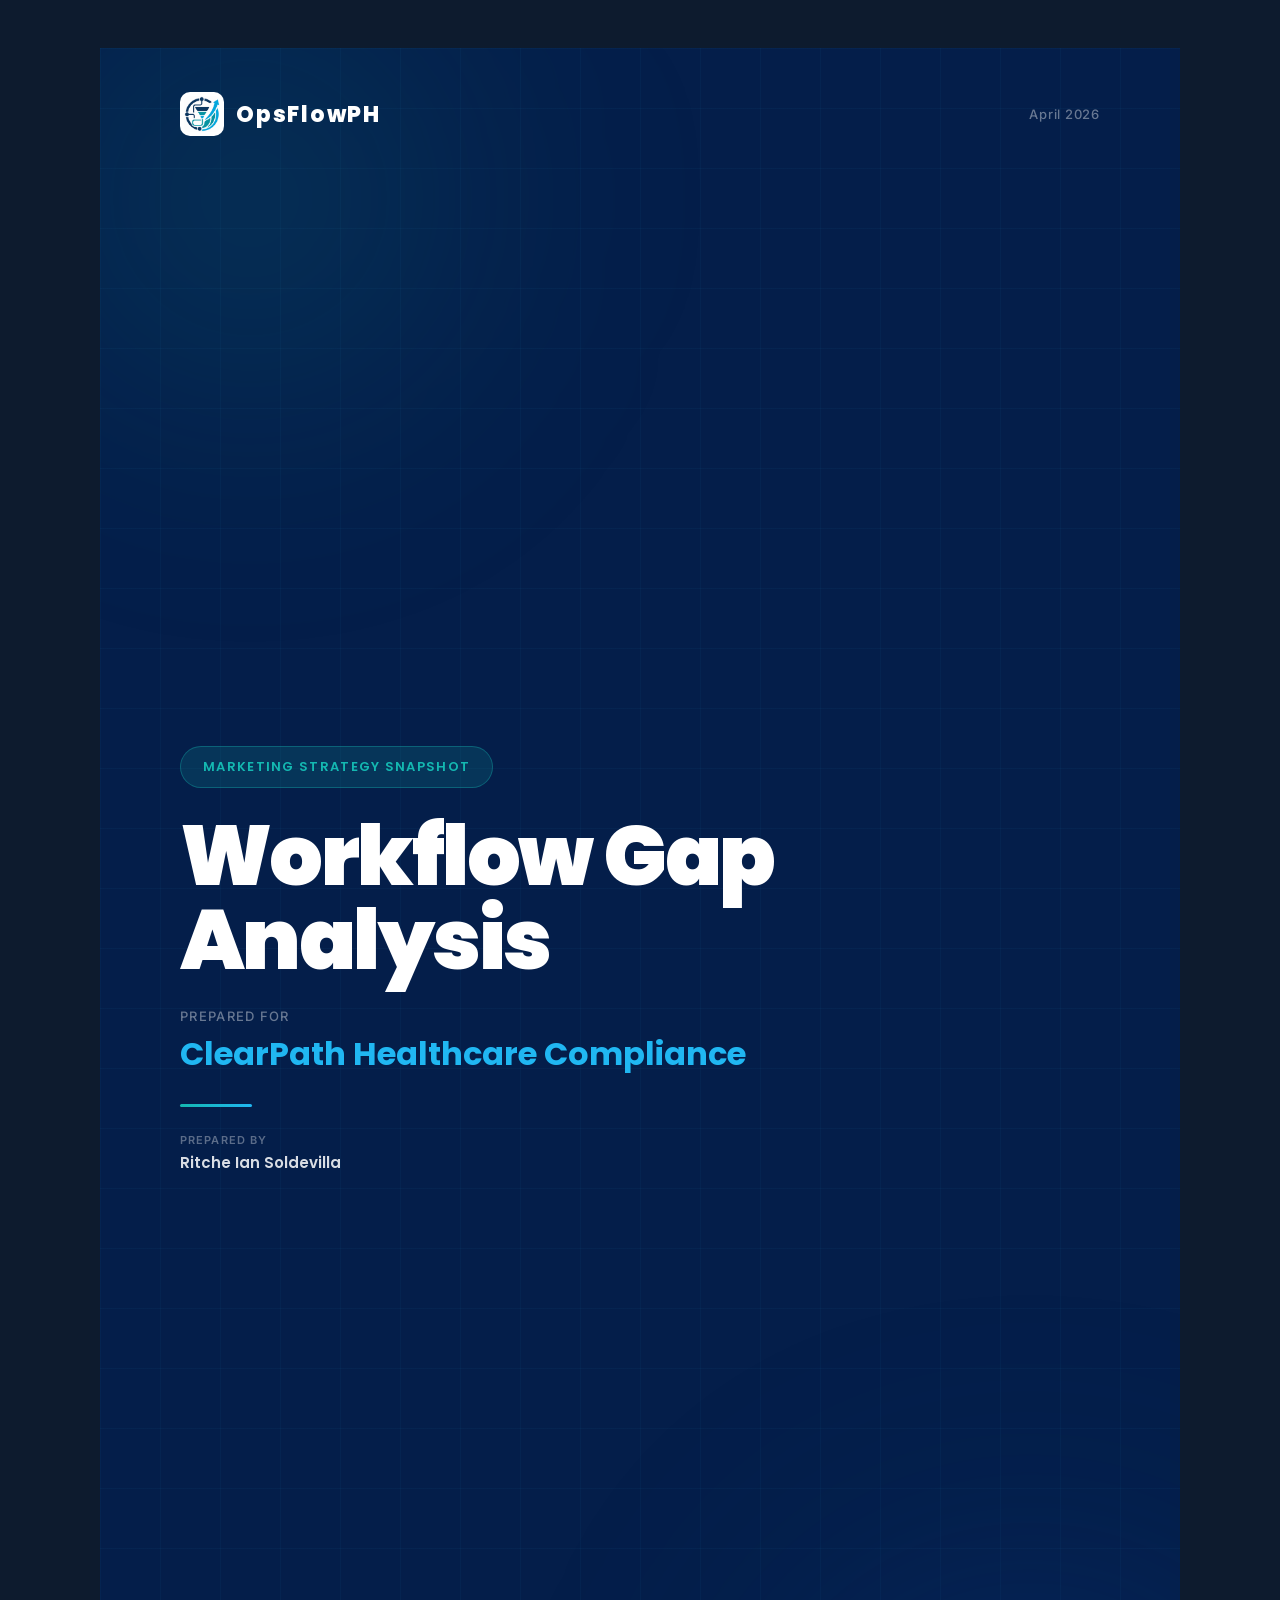
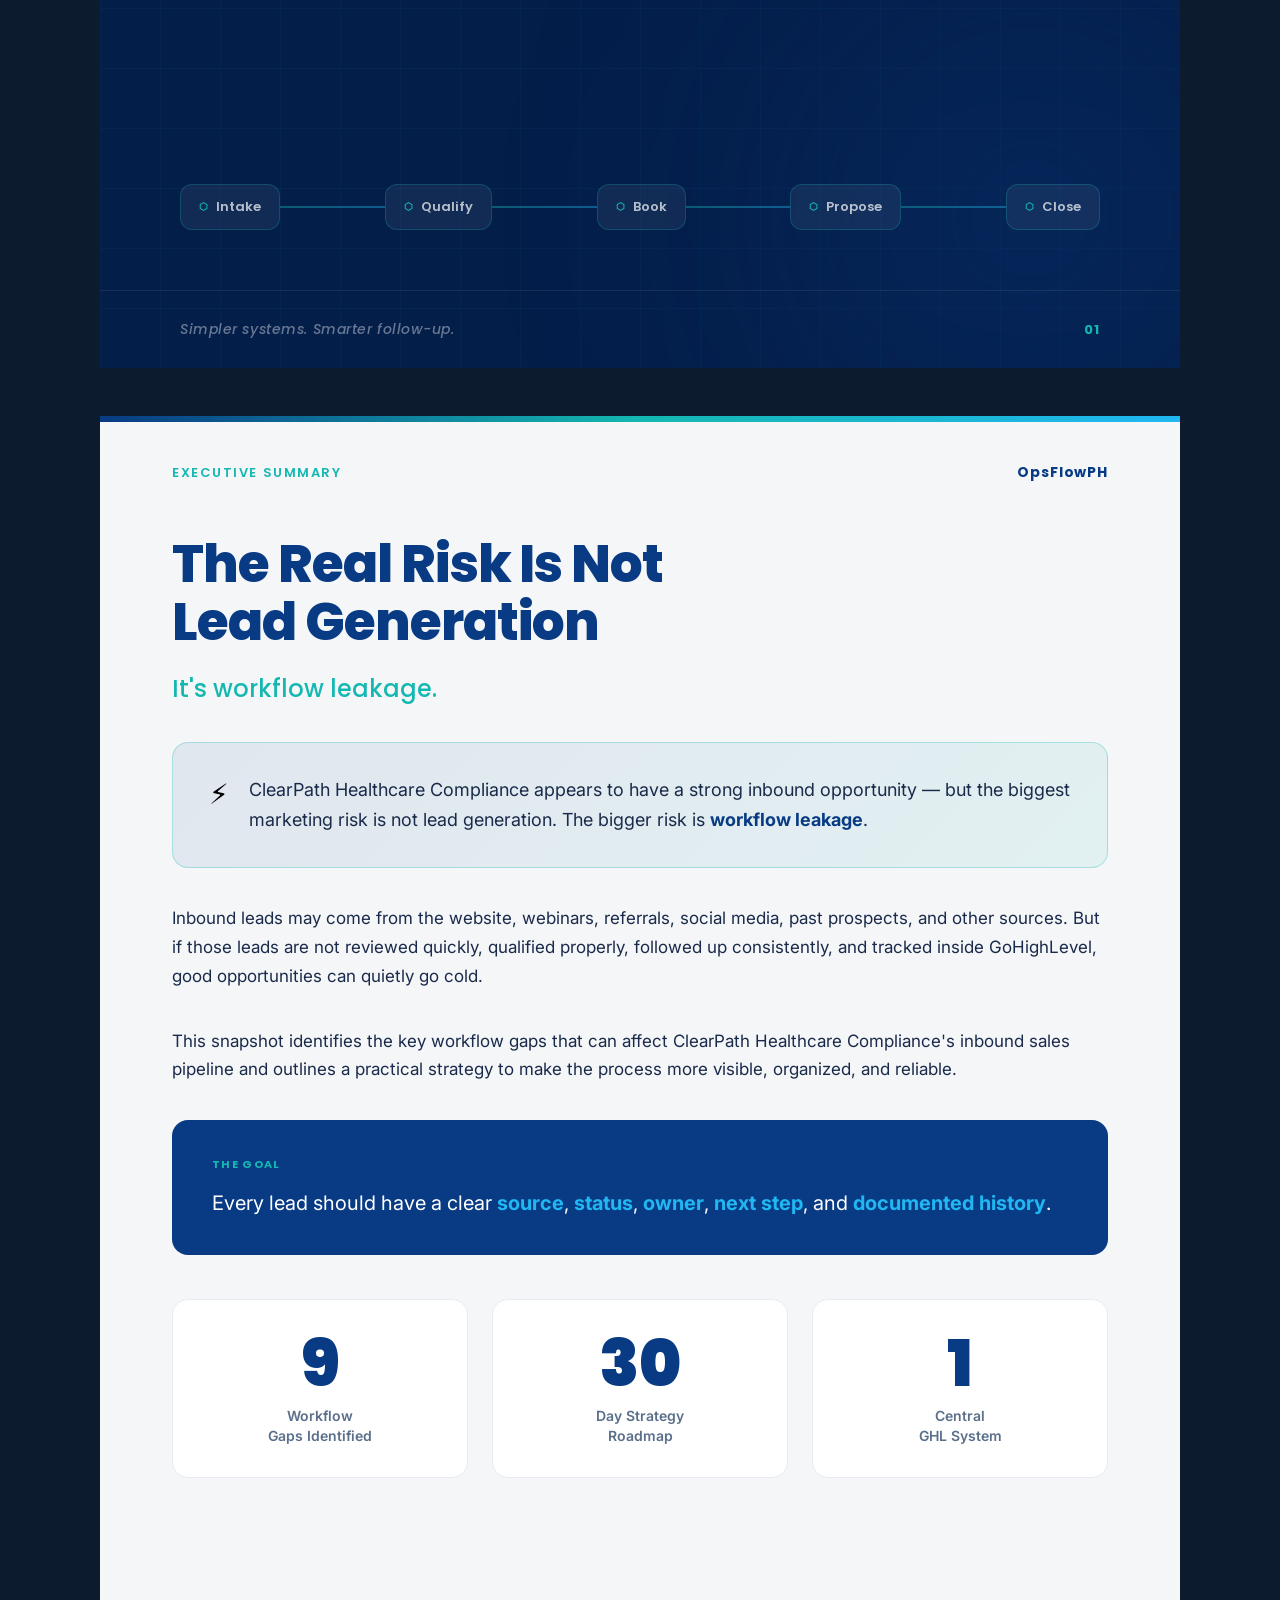
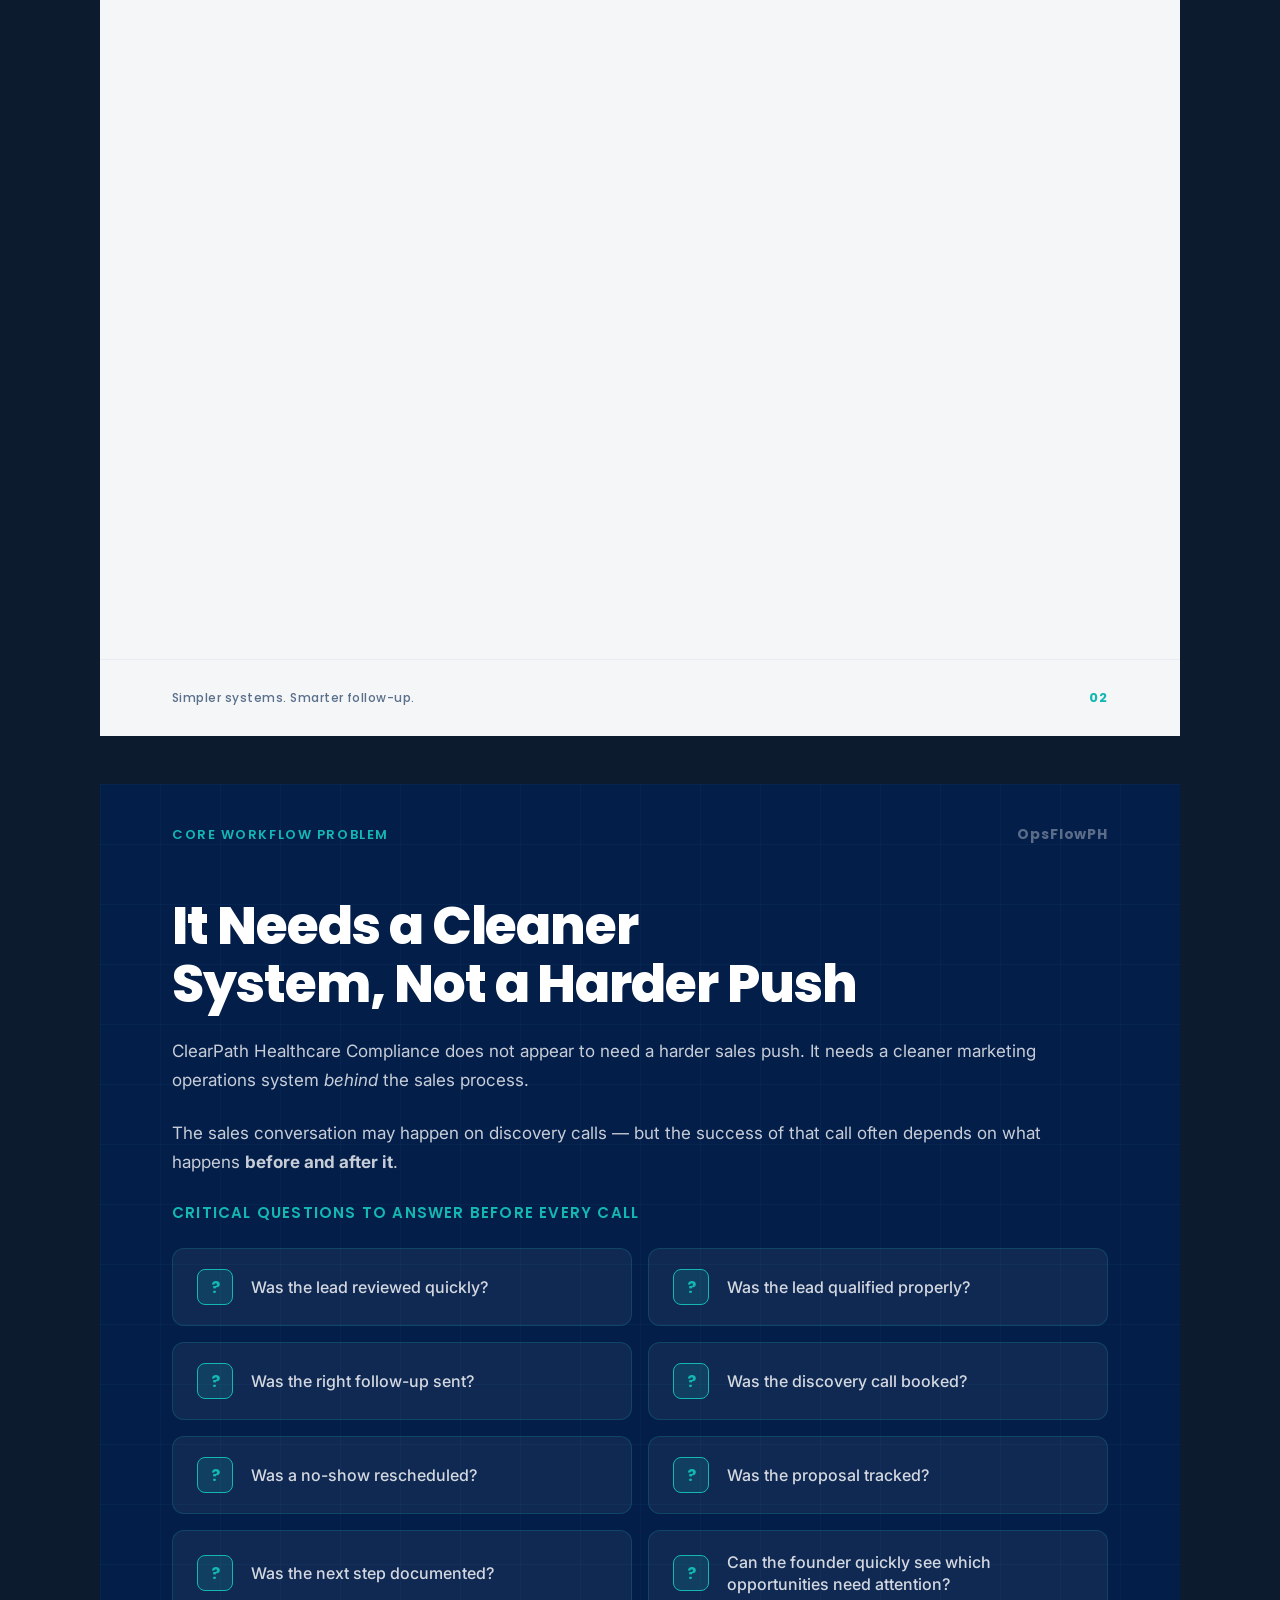
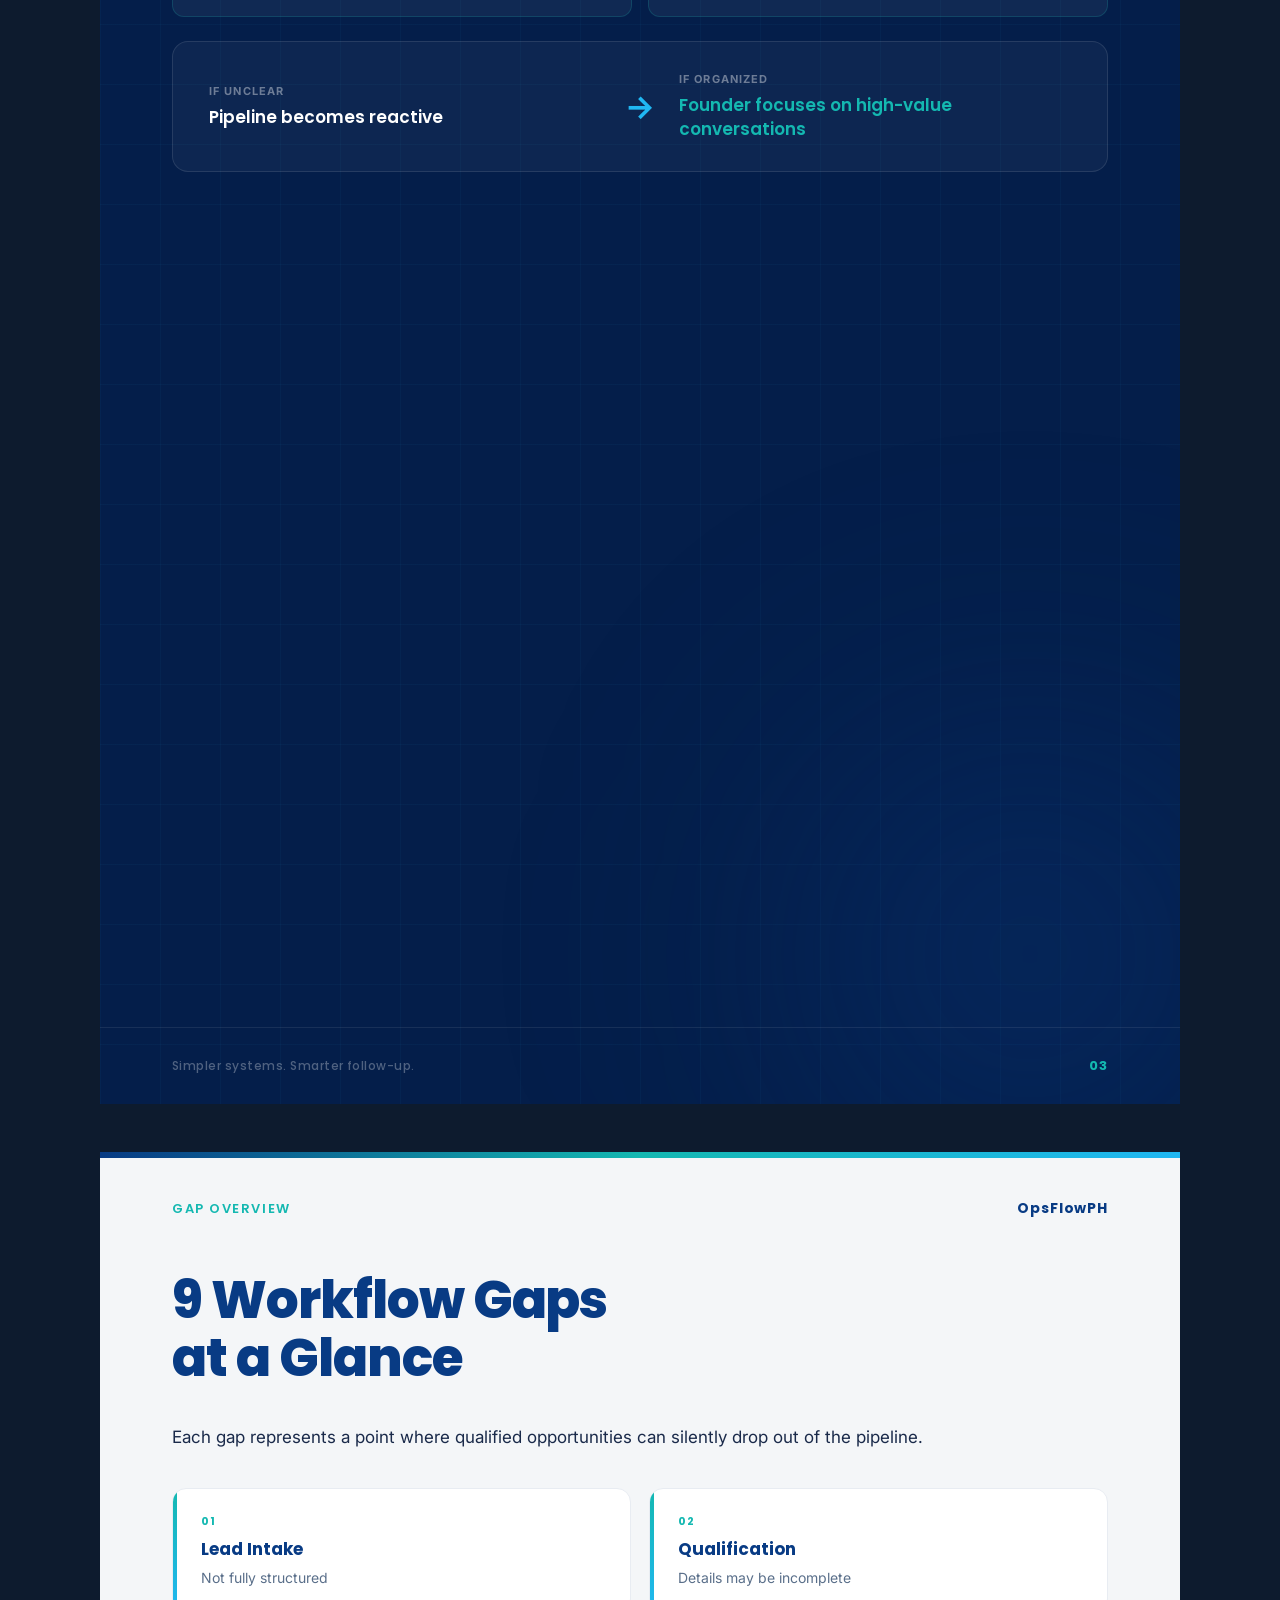
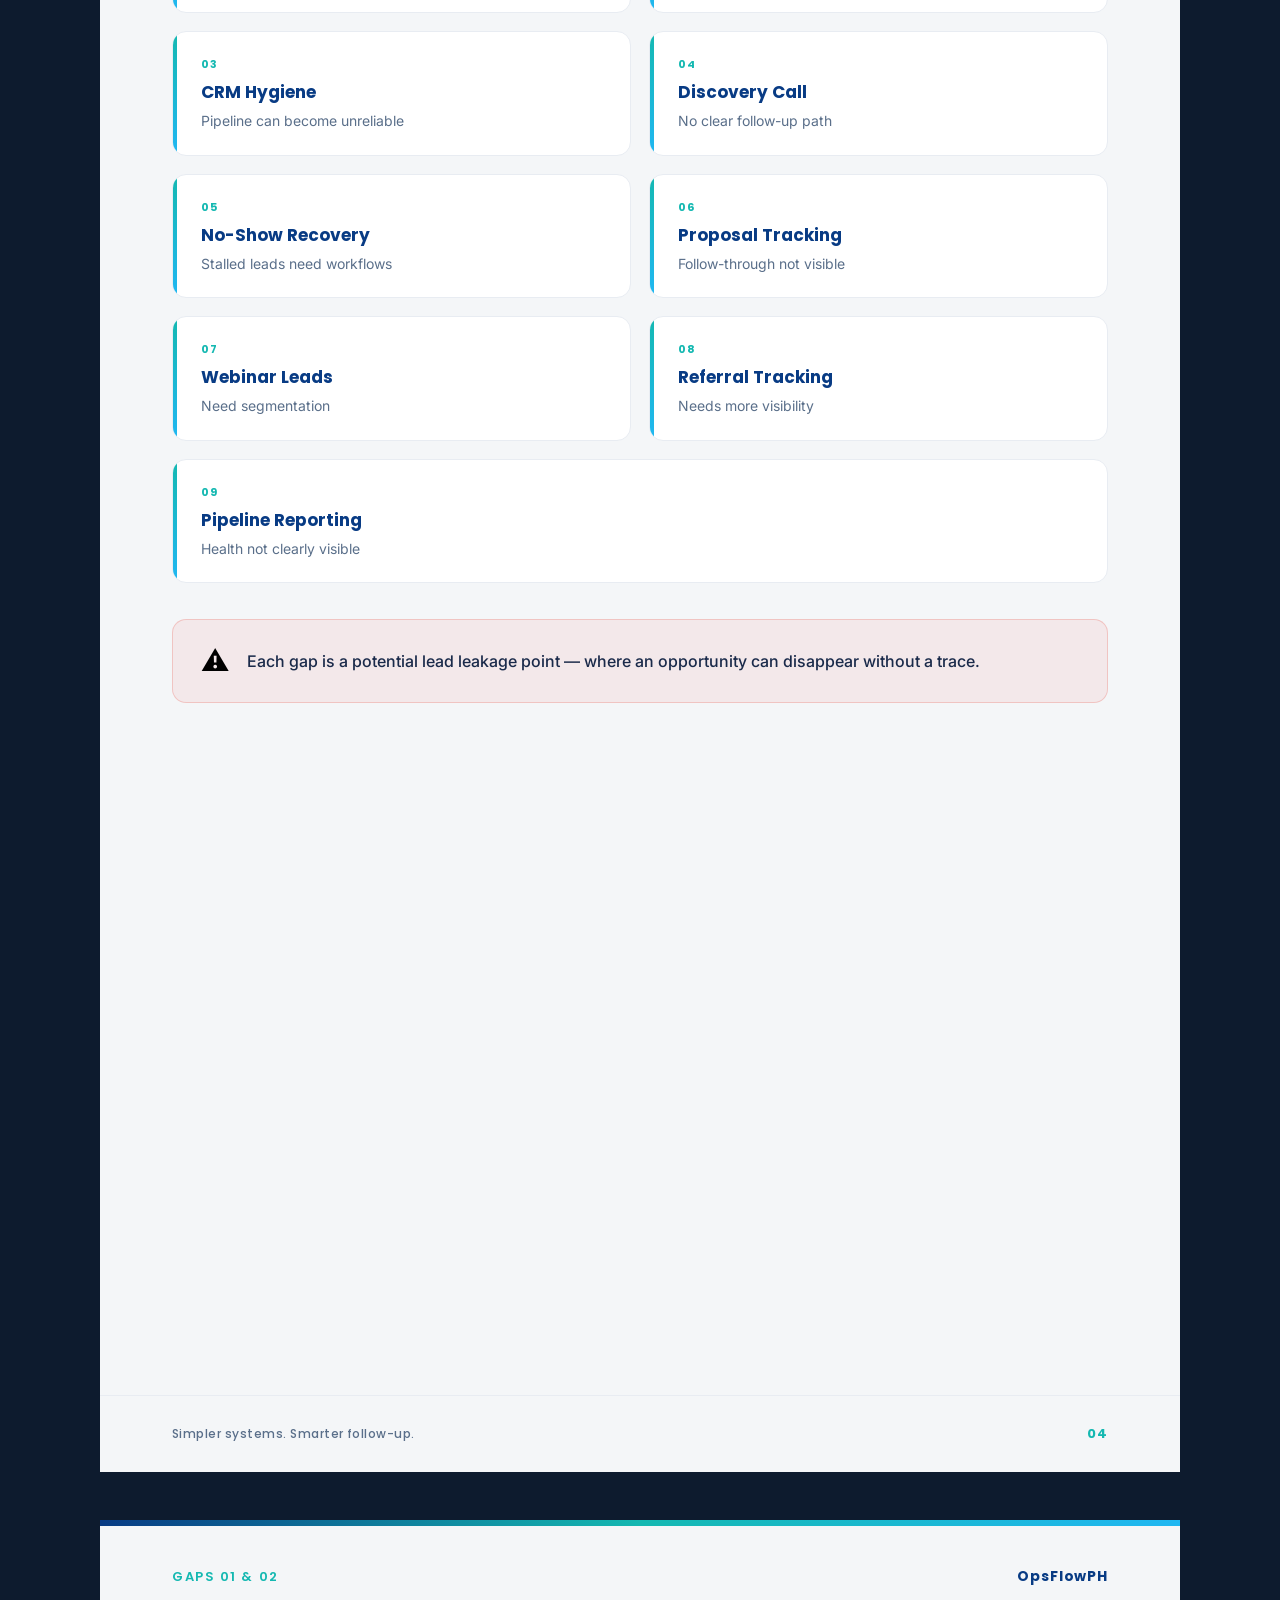
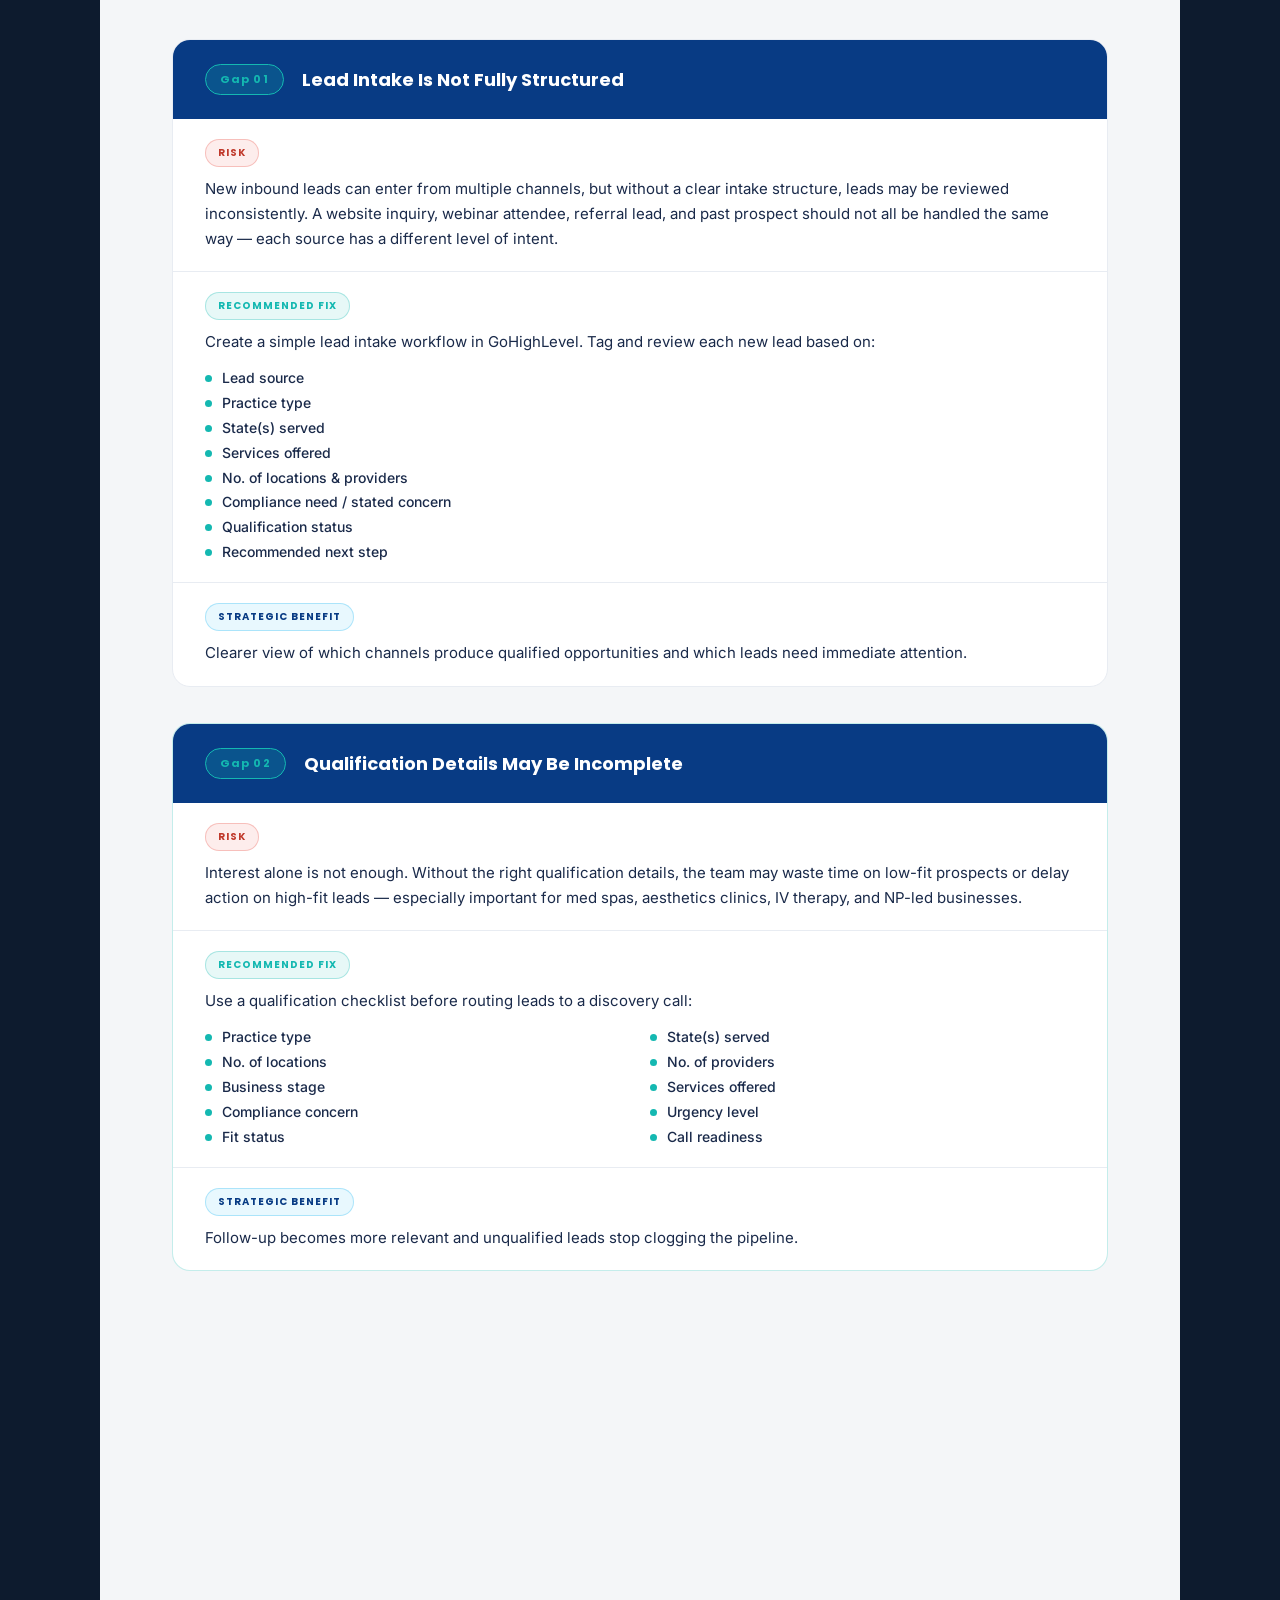
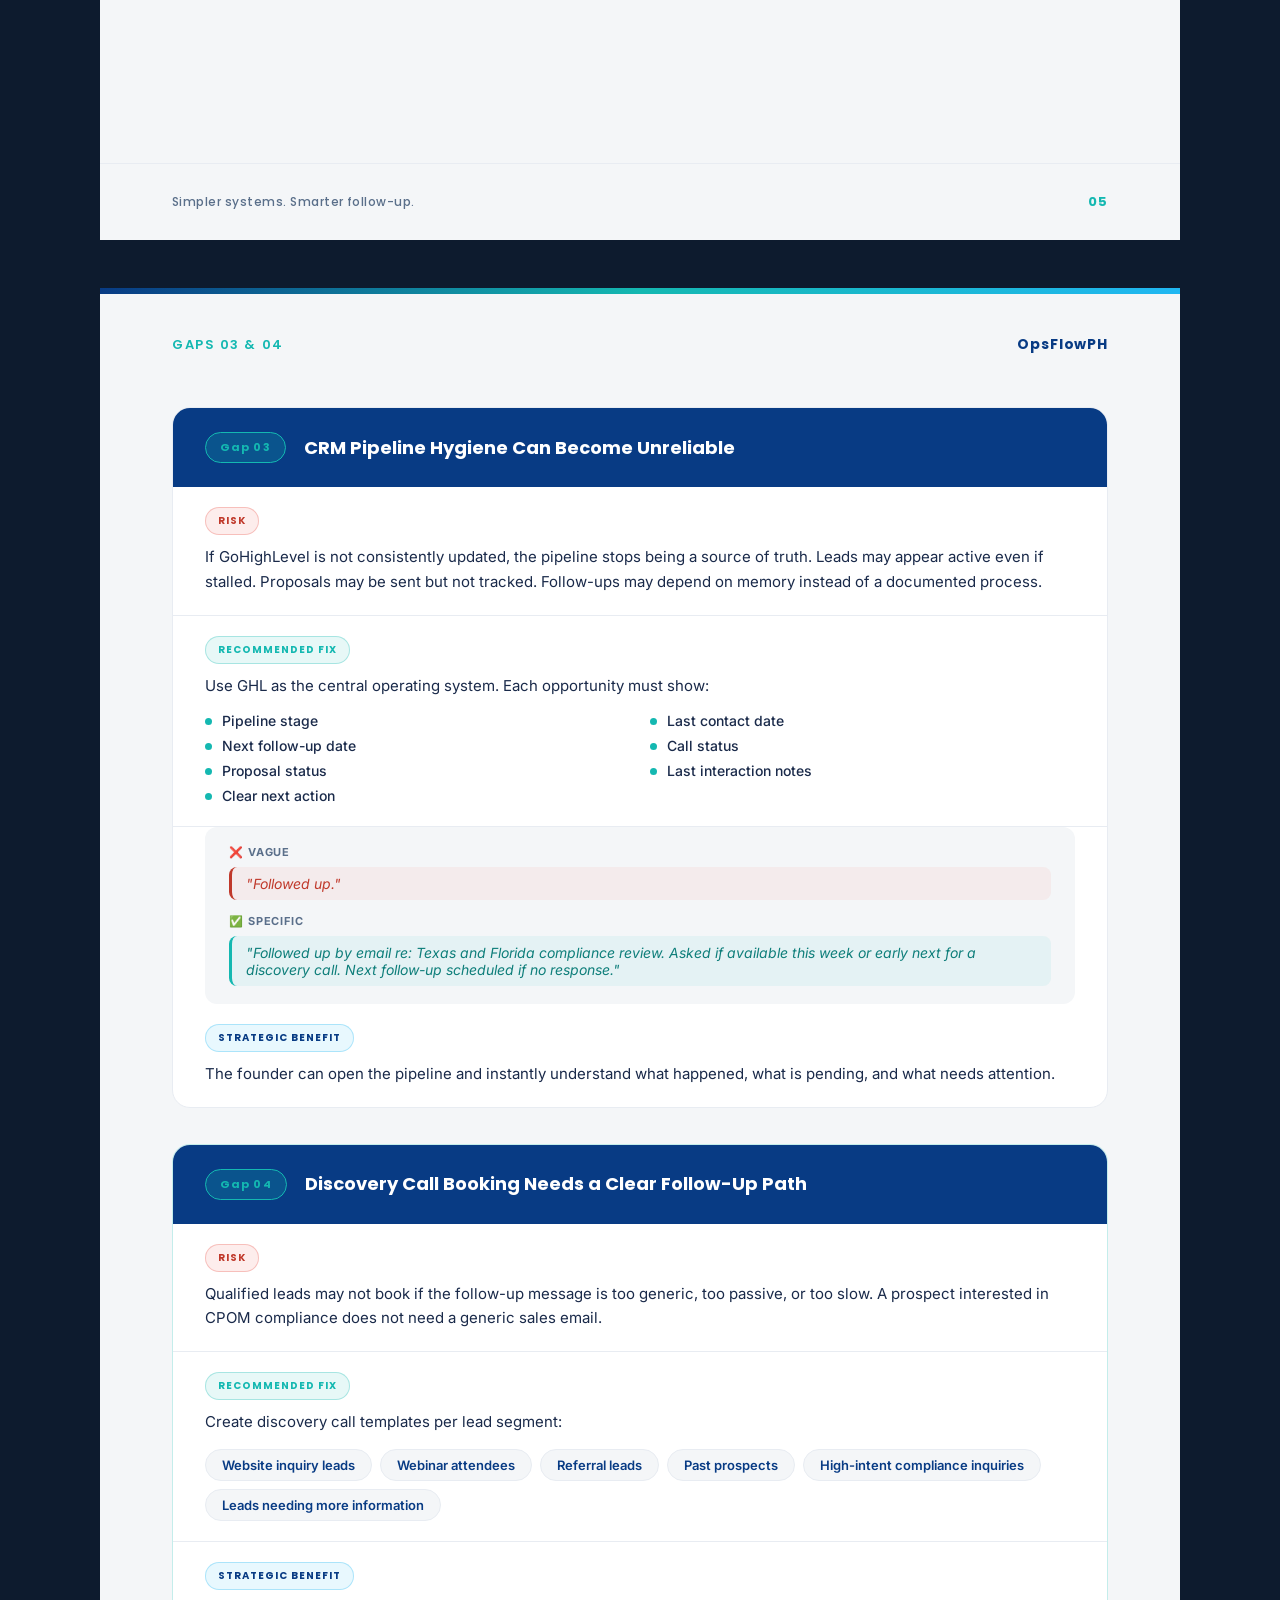
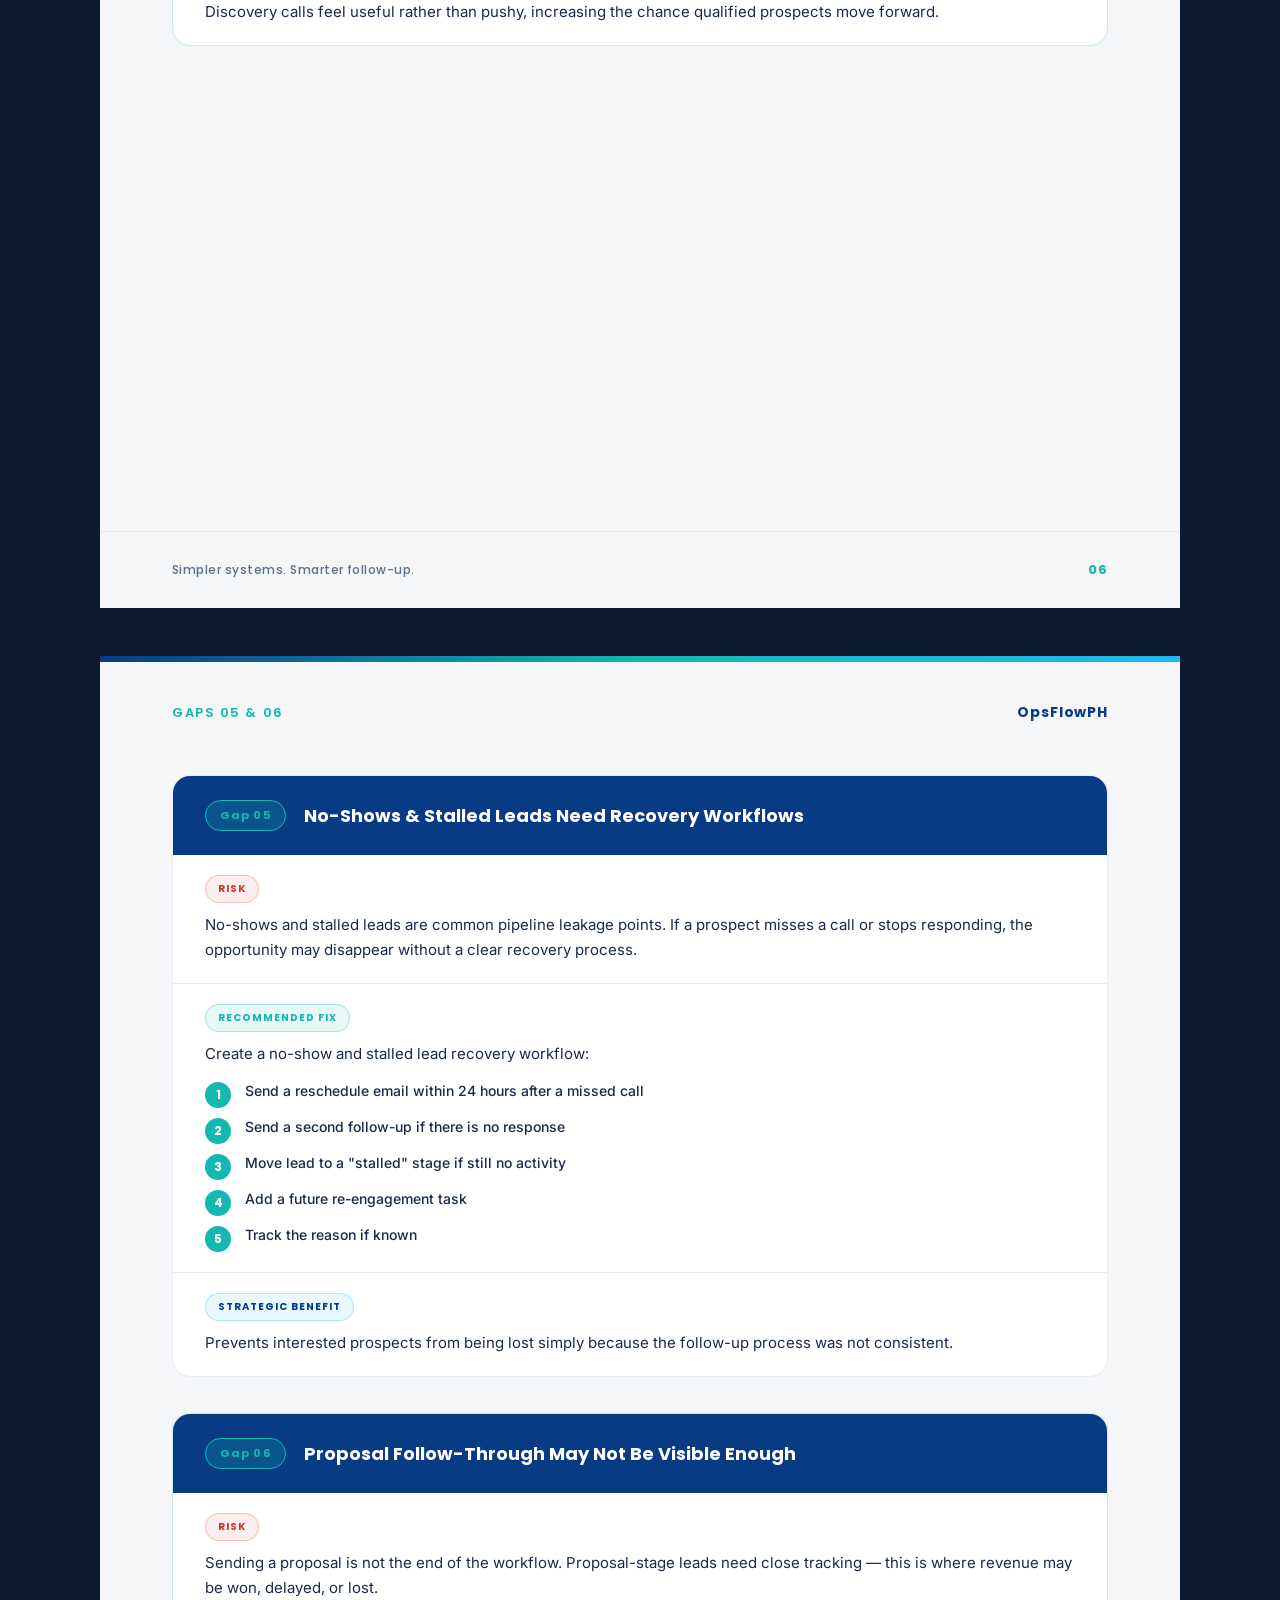
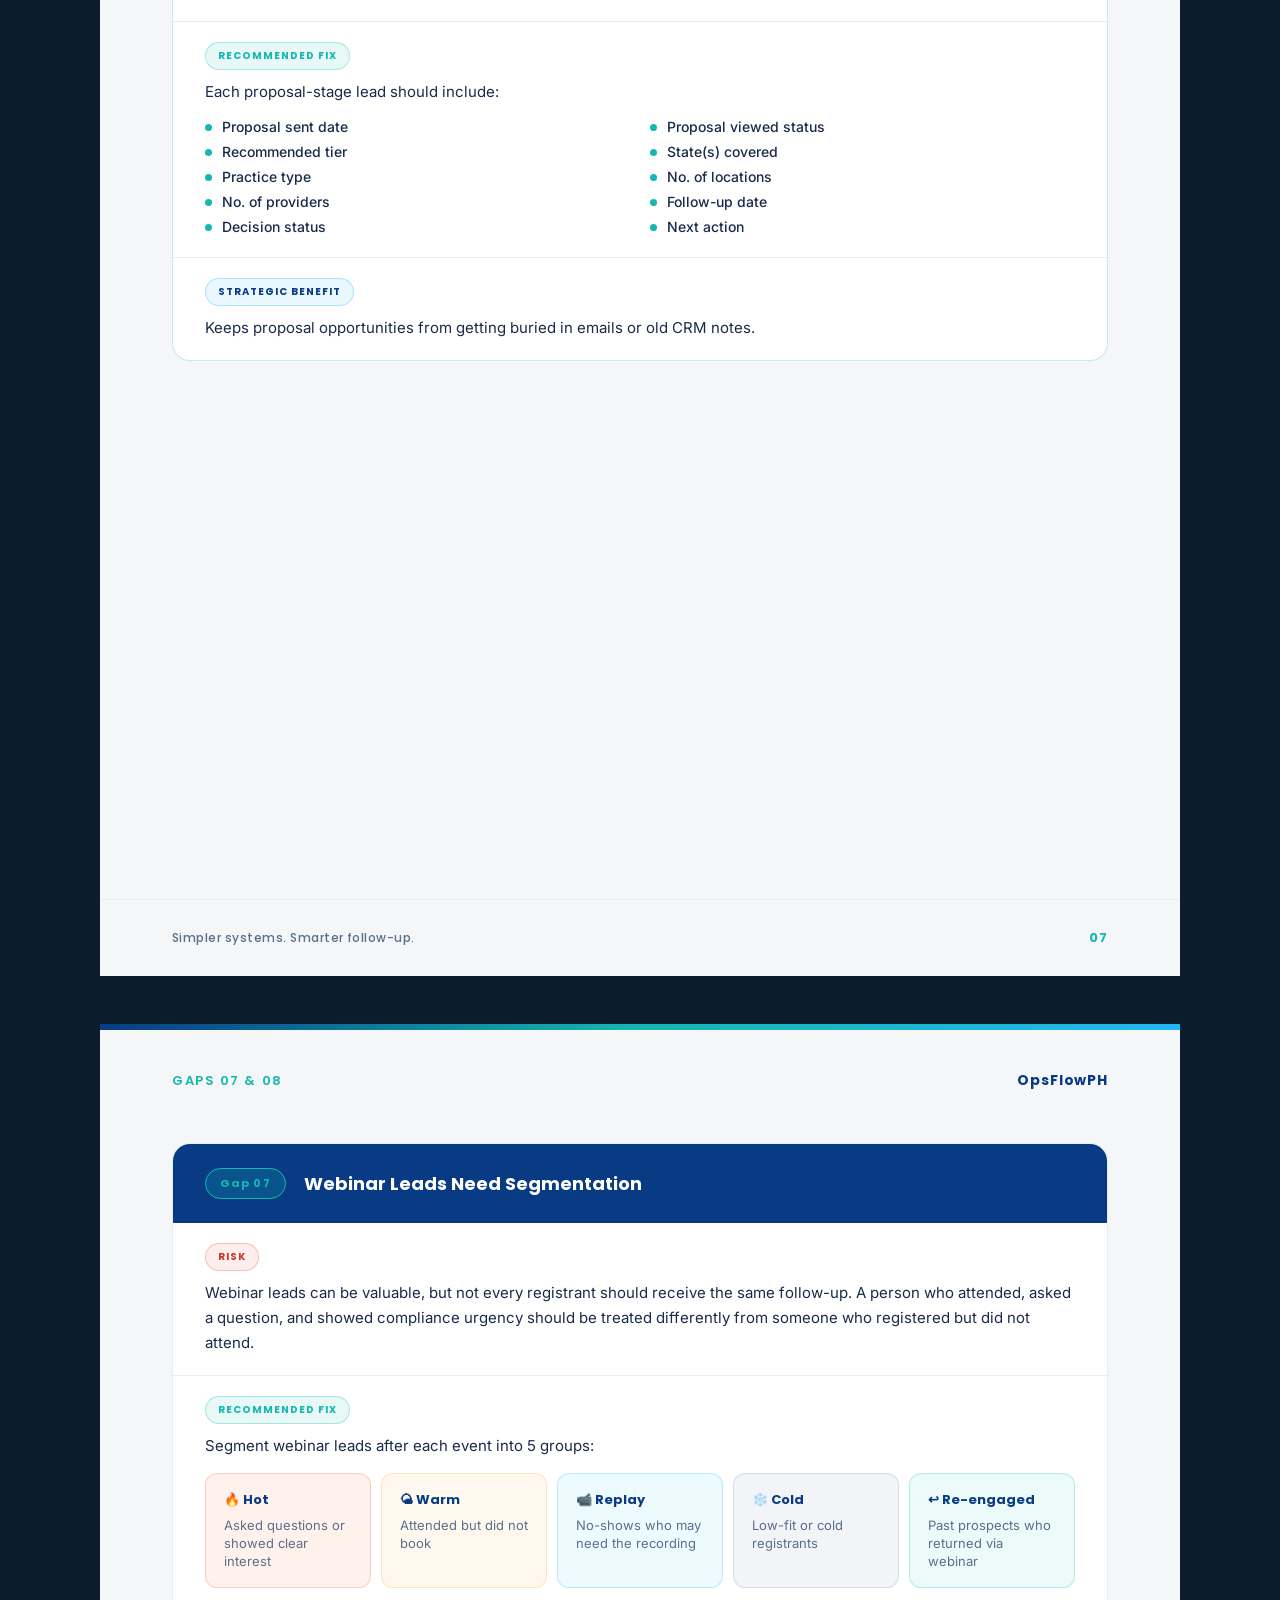
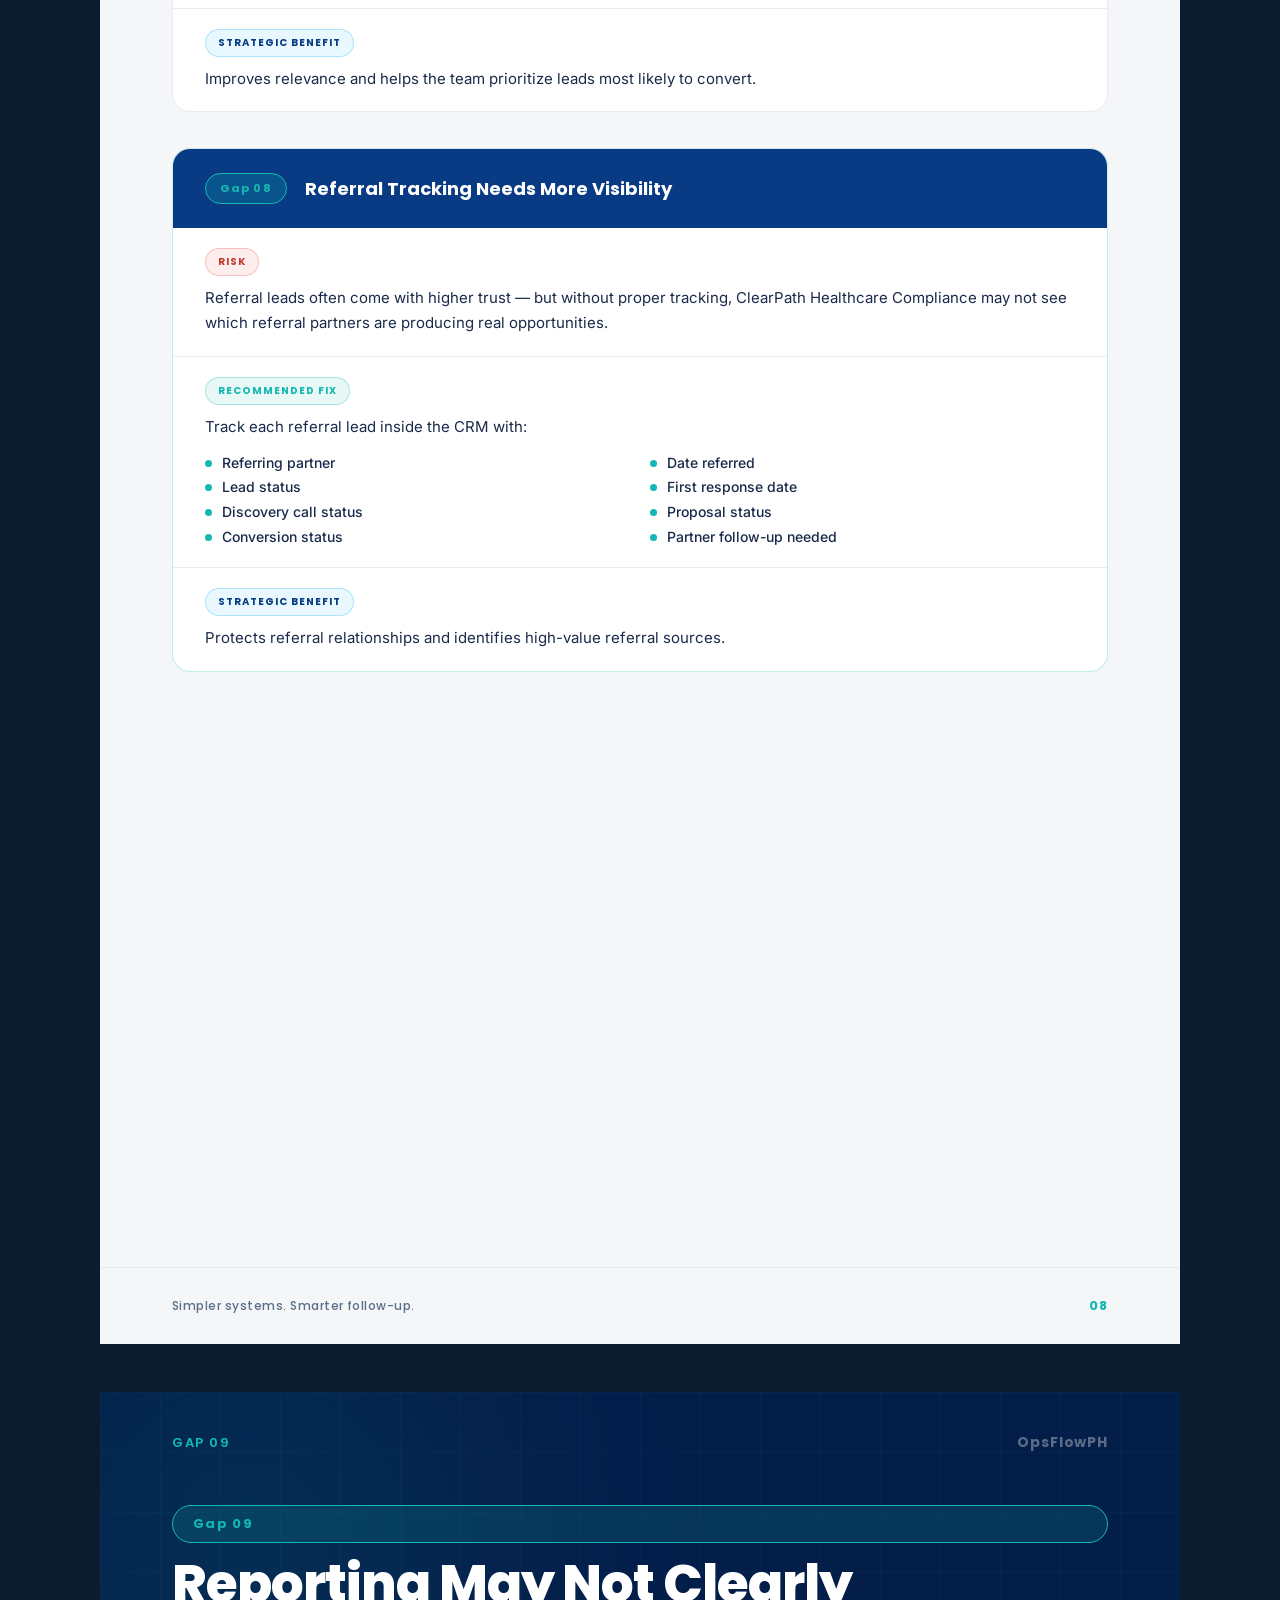
==== commit 74a3815e: "Update portfolio: new ClearPath board images, gallery assets, and index.html Co-Authored-By: Claude " ====
--- a/docs/ClearPath-Healthcare-Compliance-Workflow-Gap-Analysis.html
+++ b/docs/ClearPath-Healthcare-Compliance-Workflow-Gap-Analysis.html
@@ -40,10 +40,6 @@
       <div class="cover-meta-item">
         <span class="cover-meta-label">Prepared by</span>
         <span class="cover-meta-value">Ritche Ian Soldevilla</span>
-      </div>
-      <div class="cover-meta-item">
-        <span class="cover-meta-label">Document</span>
-        <span class="cover-meta-value">Confidential Strategy Brief</span>
       </div>
     </div>
   </div>
